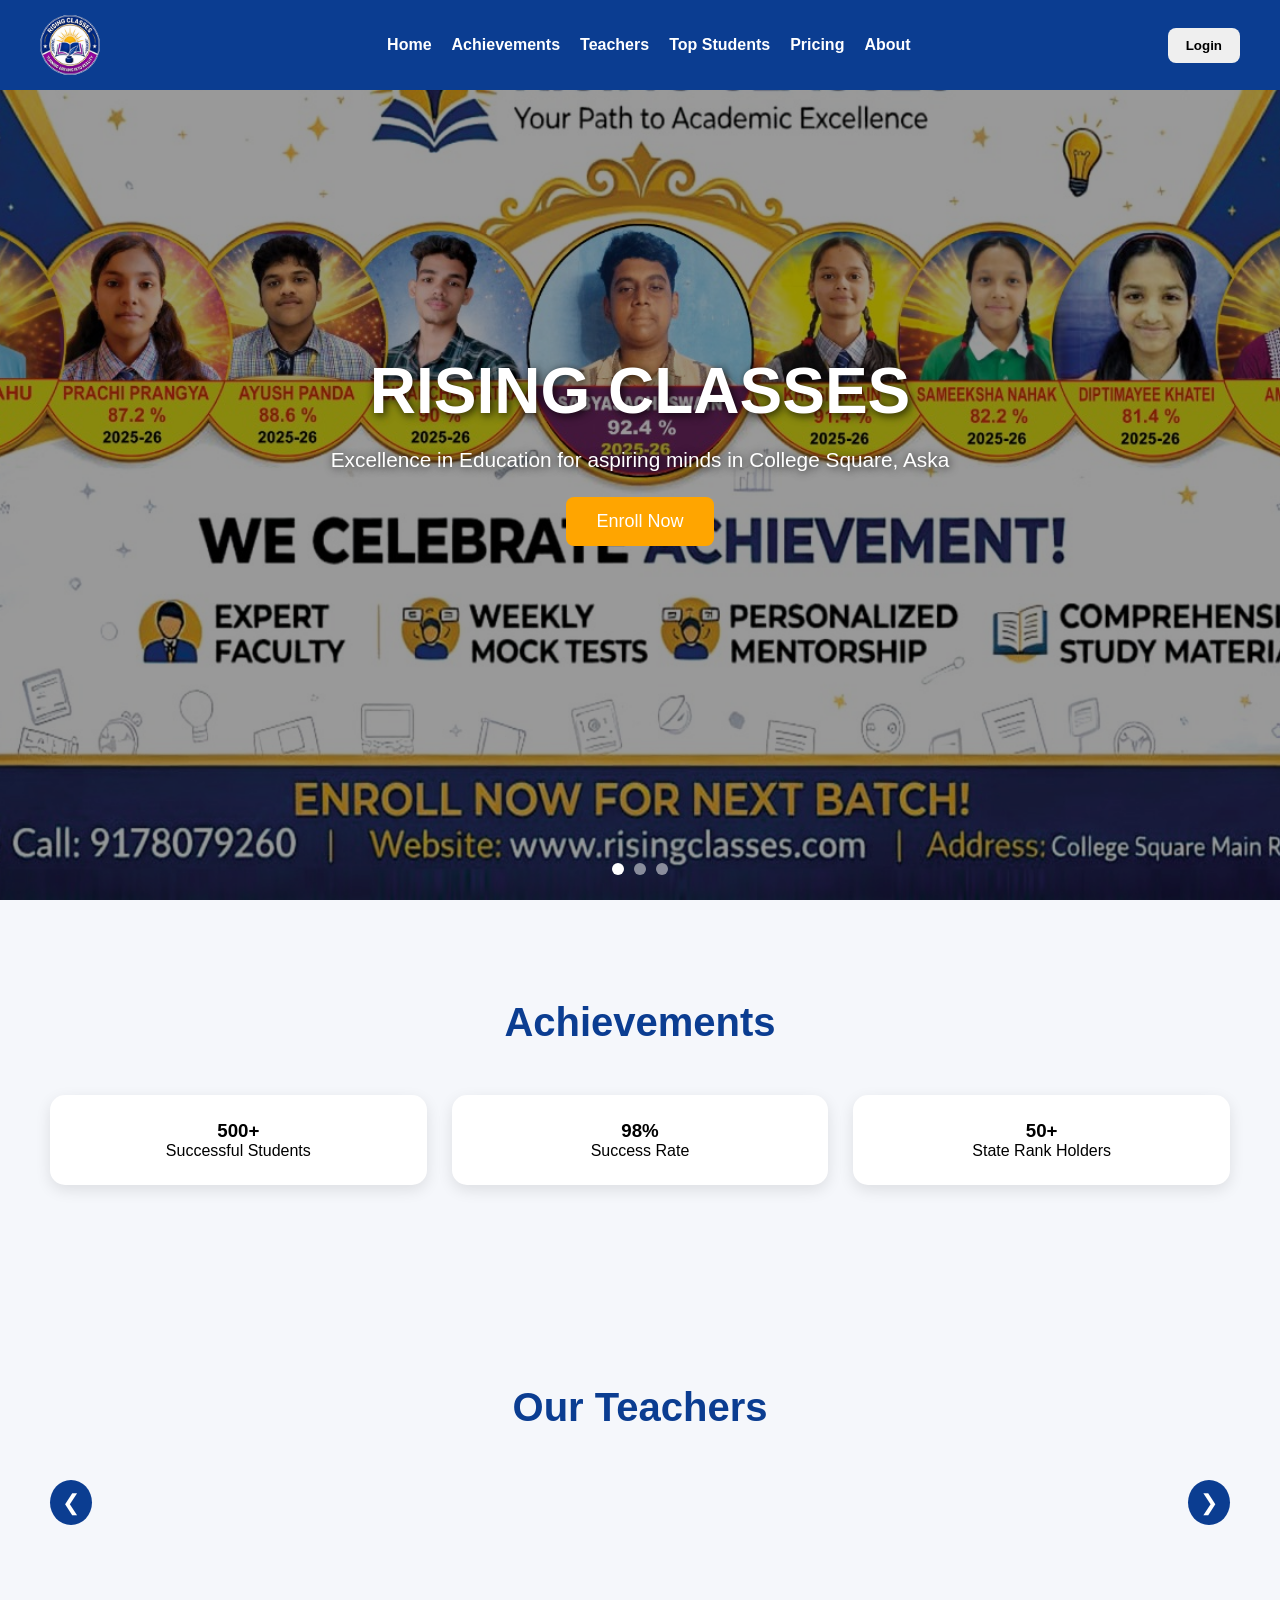
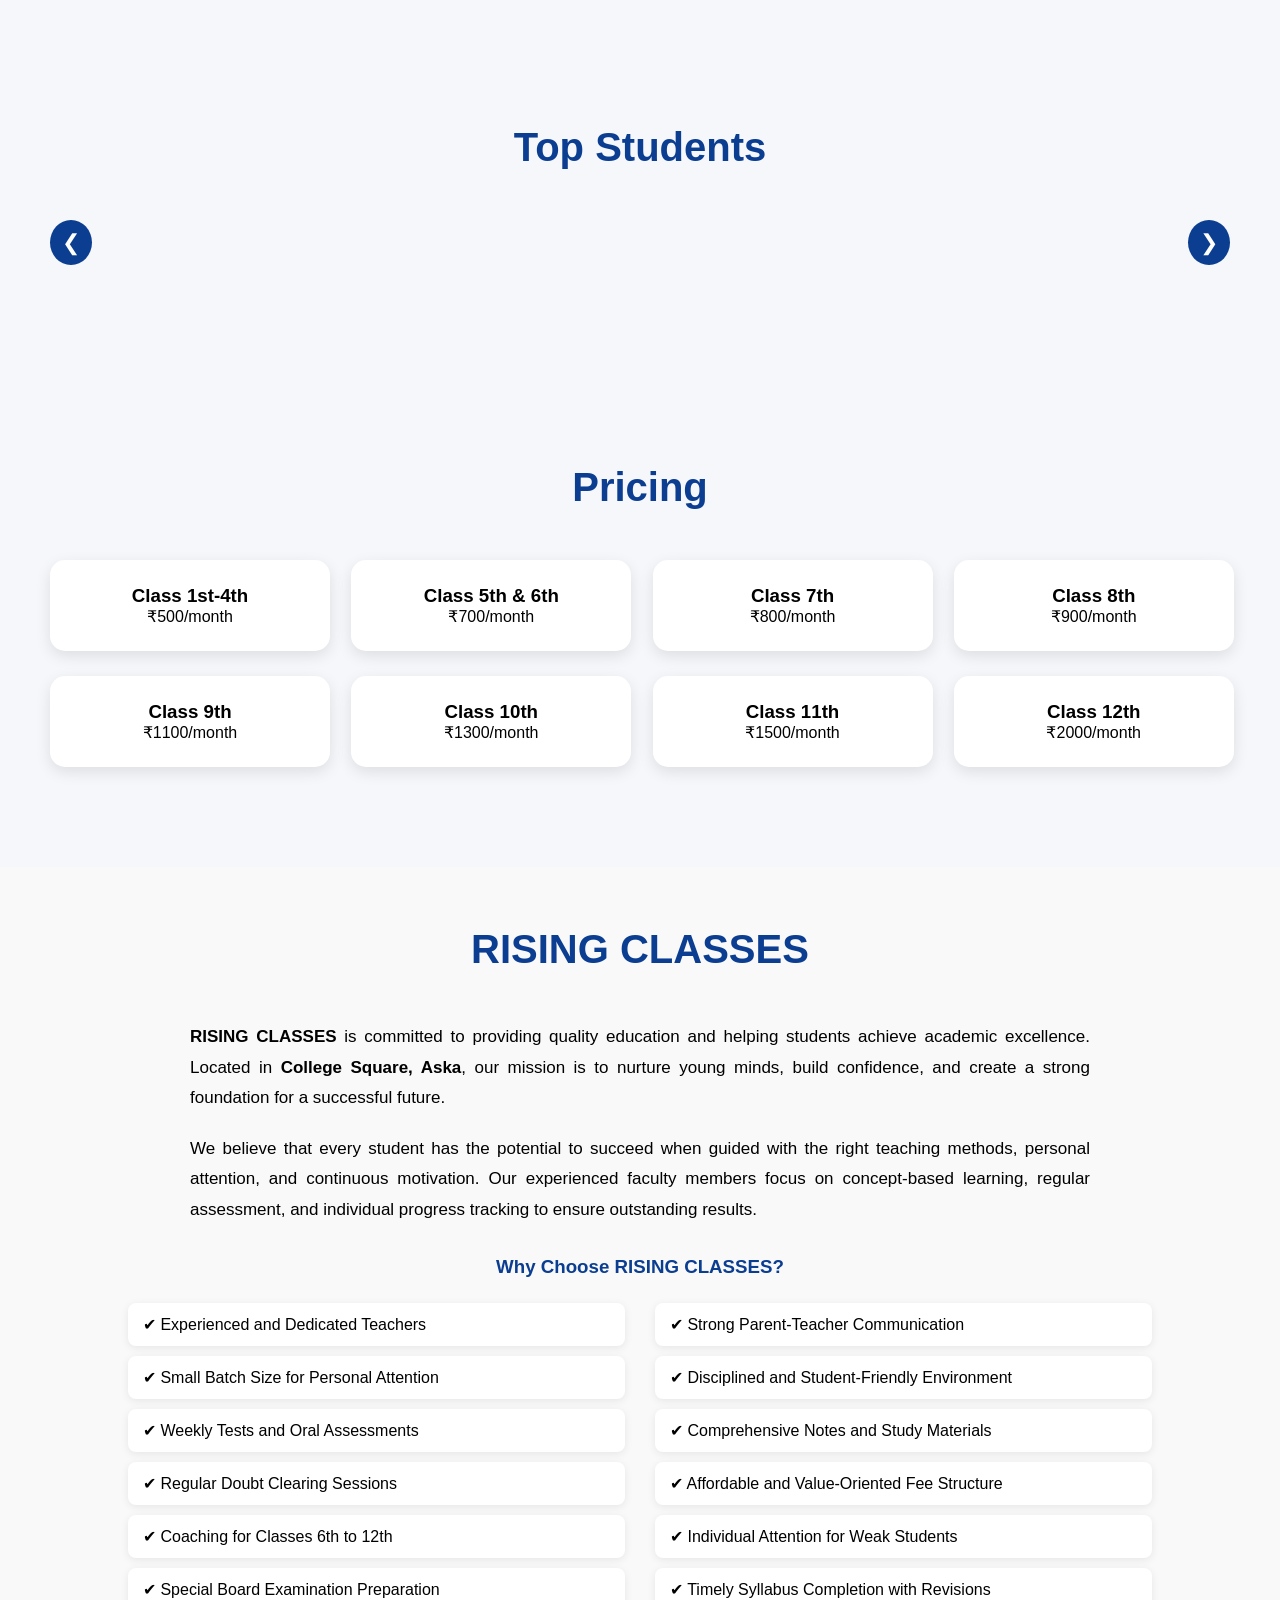
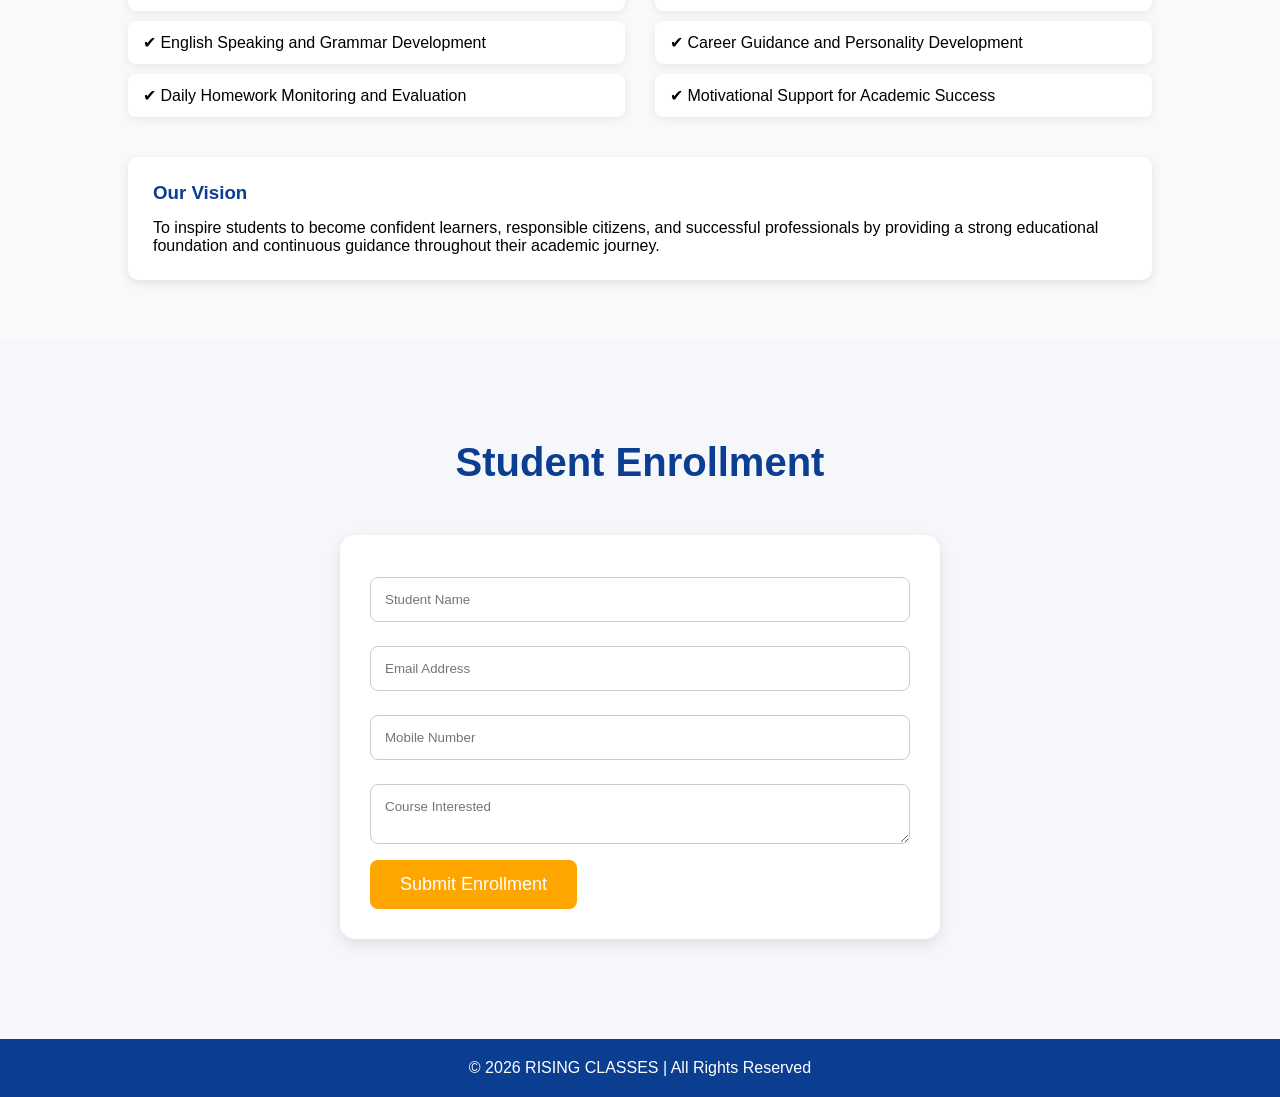
==== index.html @ e3889aa8 "Forth commit" ====
<!DOCTYPE html>
<html lang="en">
<head>
<meta charset="UTF-8">
<meta name="viewport" content="width=device-width, initial-scale=1.0">
<title>RISING CLASSES</title>

<link rel="stylesheet" href="css/style.css">
<link rel="stylesheet" href="css/login.css">




<link rel="stylesheet"
href="https://cdnjs.cloudflare.com/ajax/libs/font-awesome/6.5.1/css/all.min.css"/>
</head>
<body>

<header>

<!-- <div class="logo-section">
<div class="logo-circle">
<i class="fa-solid fa-graduation-cap"></i>
<img
src="images\logo.jpeg"
alt="Rising Classes Logo"
class="logo-image">
</div>
<h2>RISING CLASSES</h2>
</div> -->

<div class="logo-section">
    <div class="logo ">
        <img
        src="images/logo.jpeg"
        alt="Rising Classes Logo"
        class="logo-image">
        <!-- <h6>RISING CLASSES</h6> -->
    </div>
    
</div>
<nav>
<ul>
<li><a href="#home">Home</a></li>
<li><a href="#achievements">Achievements</a></li>
<li><a href="#teachers">Teachers</a></li>
<li><a href="#students">Top Students</a></li>
<li><a href="#pricing">Pricing</a></li>
<li><a href="#about">About</a></li>
</ul>
</nav>

<div class="auth-buttons">
<button onclick="openLogin()">Login</button>
<!-- <button onclick="openRegister()">Register</button> -->
</div>

</header>

<!-- <section class="hero" id="home">




<div class="hero-content">
<h1>RISING CLASSES</h1>
<p>
Excellence in Education for aspiring minds in College Square, Aska
</p>
<button class="main-btn" onclick="scrollToEnroll()">
Enroll Now
</button>


</div>
</section> -->


<section class="hero" id="home">

    <!-- Background Slider -->
    <div class="hero-slider">

        <img src="images\Achivement.jpeg" class="bg-slide active">
        <img src="images\CenterPhoto1.jpeg" class="bg-slide">
        <img src="images\logo.jpeg" class="bg-slide">

    </div>

    <!-- Dark Overlay -->
    <div class="hero-overlay"></div>

    <!-- Content -->
    <div class="hero-content">

        <h1>RISING CLASSES</h1>

        <p>
            Excellence in Education for aspiring minds in College Square, Aska
        </p>

        <!-- <button class="enroll-btn">
            Enroll Now
        </button> -->

        <button class="main-btn" onclick="scrollToEnroll()">Enroll Now</button>

    </div>

    <!-- Dots -->
    <div class="dots"></div>

</section>


<section id="achievements">
<h2 class="section-title">Achievements</h2>

<div class="card-container-price">

<div class="card">
<h3>500+</h3>
<p>Successful Students</p>
</div>

<div class="card">
<h3>98%</h3>
<p>Success Rate</p>
</div>

<div class="card">
<h3>50+</h3>
<p>State Rank Holders</p>
</div>

</div>
</section>

<section id="teachers">

<h2 class="section-title">
Our Teachers
</h2>

<div class="carousel-wrapper">

    <button class="nav-btn prev" onclick="scrollTeachers(-1)">
        &#10094;
    </button>
<div
class="card-container"
id="teacherContainer">

</div>
<button class="nav-btn next" onclick="scrollTeachers(1)">
        &#10095;
    </button>

</div>
</section>

<section id="students">

<h2 class="section-title">
Top Students
</h2>

<div class="carousel-wrapper">

    <button class="nav-btn"
            onclick="scrollStudents(-1)">
        &#10094;
    </button>
<div
class="card-container"
id="studentContainer">

</div>

<button class="nav-btn"
            onclick="scrollStudents(1)">
        &#10095;
    </button>

</div>

</section>

<section id="pricing">
<h2 class="section-title">Pricing</h2>

<div class="card-container-price">

<div class="card">
<h3>Class 1st-4th</h3>
<p>₹500/month</p>
</div>

<div class="card">
<h3>Class 5th & 6th</h3>
<p>₹700/month</p>
</div>

<div class="card">
<h3>Class 7th</h3>
<p>₹800/month</p>
</div>

<div class="card">
<h3>Class 8th</h3>
<p>₹900/month</p>
</div>

<div class="card">
<h3>Class 9th</h3>
<p>₹1100/month</p>
</div>

<div class="card">
<h3>Class 10th</h3>
<p>₹1300/month</p>
</div>

<div class="card">
<h3>Class 11th</h3>
<p>₹1500/month</p>
</div>

<div class="card">
<h3>Class 12th</h3>
<p>₹2000/month</p>
</div>

</div>
</section>

<!-- <section id="offers">
<h2 class="section-title">Special Offers</h2>

<div class="card-container">

<div class="card">
<h3>Scholarship Test</h3>
<p>Up to 50% Discount</p>
</div>

<div class="card">
<h3>Free Notes</h3>
<p>For Early Admissions</p>
</div>

</div>
</section> -->

<!-- <section id="about">
<h2 class="section-title">About Us</h2>

<p class="about-text">
RISING CLASSES provides quality education with experienced teachers,
modern teaching techniques, and career-focused learning.
</p>
<p class="about-text">
Empowering
</p>
</section> -->

<section id="about" class="about-section">

    <h2 class="section-title">RISING CLASSES</h2>

    <p class="about-text">
        <strong>RISING CLASSES</strong> is committed to providing quality education and helping students achieve academic excellence. Located in <strong>College Square, Aska</strong>, our mission is to nurture young minds, build confidence, and create a strong foundation for a successful future.
    </p>

    <p class="about-text">
        We believe that every student has the potential to succeed when guided with the right teaching methods, personal attention, and continuous motivation. Our experienced faculty members focus on concept-based learning, regular assessment, and individual progress tracking to ensure outstanding results.
    </p>

    <div class="highlights">

    <h3>Why Choose RISING CLASSES?</h3>

    <div class="highlight-grid">

        <ul>
            <li>✔ Experienced and Dedicated Teachers</li>
            <li>✔ Small Batch Size for Personal Attention</li>
            <li>✔ Weekly Tests and Oral Assessments</li>
            <li>✔ Regular Doubt Clearing Sessions</li>
            <li>✔ Coaching for Classes 6th to 12th</li>
            <li>✔ Special Board Examination Preparation</li>
            <li>✔ English Speaking and Grammar Development</li>
            <li>✔ Daily Homework Monitoring and Evaluation</li>
        </ul>

        <ul>
            <li>✔ Strong Parent-Teacher Communication</li>
            <li>✔ Disciplined and Student-Friendly Environment</li>
            <li>✔ Comprehensive Notes and Study Materials</li>
            <li>✔ Affordable and Value-Oriented Fee Structure</li>
            <li>✔ Individual Attention for Weak Students</li>
            <li>✔ Timely Syllabus Completion with Revisions</li>
            <li>✔ Career Guidance and Personality Development</li>
            <li>✔ Motivational Support for Academic Success</li>
        </ul>

    </div>

</div>

    <div class="vision-box">
        <h3>Our Vision</h3>
        <p>
            To inspire students to become confident learners, responsible citizens, and successful professionals by providing a strong educational foundation and continuous guidance throughout their academic journey.
        </p>
    </div>

</section>




<section id="enroll">
<h2 class="section-title">Student Enrollment</h2>

<div class="form-box">
<form id="enrollForm">

<input type="text" id="studentName"
placeholder="Student Name" required>

<input type="text" id="studentEmail"
placeholder="Email Address" required>

<input type="text" id="studentPhone"
placeholder="Mobile Number" required>

<textarea id="studentCourse" type="text"
placeholder="Course Interested"></textarea>

<button type="button" class="main-btn" onclick="enrollSubmit()" >
Submit Enrollment
</button>

</form>
</div>
</section>

<footer>
<p>
© 2026 RISING CLASSES | All Rights Reserved
</p>
</footer>

<!-- LOGIN MODAL -->

<div id="loginModal" class="modal">
<div class="modal-content">

<span class="close" onclick="closeLogin()">&times;</span>

<h2>Login</h2>

<input type="email" id="loginEmail"
placeholder="Enter Email">

<input type="password" id="loginPassword"
placeholder="Enter Password">

<button onclick="loginUser()" class="main-btn" type="button">
Login
</button>

</div>
</div>

<!-- REGISTER MODAL -->

<div id="registerModal" class="modal">
<div class="modal-content">

<span class="close" onclick="closeRegister()">&times;</span>

<h2>Create Account</h2>

<input type="text" id="registerName"
placeholder="Full Name">

<input type="email" id="registerEmail"
placeholder="Email Address">

<input type="password" id="registerPassword"
placeholder="Password">

<button onclick="registerUser()" class="main-btn" type="button">
Register
</button>

</div>
</div>

<script src="js/load-teachers.js"></script>

<script src="js/load-students.js"></script>

<script src="js/auth.js"></script>
<script src="js/script.js"></script>

</body>
</html>
---- css/style.css ----
*{
margin:0;
padding:0;
box-sizing:border-box;
scroll-behavior:smooth;
font-family:Arial;
}

body{
background:#f5f7fb;
}

header{
position:fixed;
top:0;
width:100%;
padding:15px 40px;
background:#0b3d91;
display:flex;
justify-content:space-between;
align-items:center;
z-index:1000;
}

.logo-section{
display:flex;
align-items:center;
gap:10px;
color:white;
white-space:nowrap;
}

.logo-section h3{

    margin:0;

}

.logo-circle{
width:45px;
height:45px;
border-radius:50%;
background:orange;
display:flex;
align-items:center;
justify-content:center;
color:white;
font-size:22px;
}

.logo-image{

width:60px;
height:60px;

object-fit:cover;

border-radius:50%;

display:block;

}


.logo{

display:flex;
align-items:center;
justify-content:center;

gap:10px;

}

nav{

    margin-left:30px;

}

nav ul{
 display:flex;

    gap:20px;

    list-style:none;

    margin:0;
    padding:0;

}

nav ul li a{
text-decoration:none;
color:white;
font-weight:bold;
}

.auth-buttons{
display:flex;
gap:10px;
}

.auth-buttons button{
padding:10px 18px;
border:none;
border-radius:8px;
font-weight:bold;
cursor:pointer;
}

/* .hero{
height:100vh;
background:linear-gradient(rgba(0,0,0,0.6), rgba(0,0,0,0.6)),
url('images/Achivement.jpeg');
background-size:cover;
display:flex;
justify-content:center;
align-items:center;
text-align:center;
color:white;
padding:20px;
}

.hero-content h1{
font-size:60px;
margin-bottom:20px;
}

.hero-content p{
font-size:22px;
margin-bottom:30px;
} */

.main-btn{
padding:14px 30px;
background:orange;
color:white;
border:none;
border-radius:8px;
font-size:18px;
cursor:pointer;
}

section{
padding:100px 50px;
}

.section-title{
text-align:center;
font-size:40px;
margin-bottom:50px;
color:#0b3d91;
}

.card-container-price{
display:grid;
grid-template-columns:repeat(auto-fit,minmax(250px,1fr));
gap:25px;
}

.card-container{
display:grid;
grid-template-columns:repeat(auto-fit,minmax(250px,1fr));
gap:25px;
}

.card{
background:white;
padding:25px;
border-radius:15px;
box-shadow:0 5px 15px rgba(0,0,0,0.1);
text-align:center;
}

.card img{
width:100%;
height:220px;
object-fit:cover;
border-radius:12px;
margin-bottom:15px;
}

.about-text{
max-width:900px;
margin:auto;
text-align:center;
font-size:20px;
line-height:1.8;
}

.form-box{
max-width:600px;
margin:auto;
background:white;
padding:30px;
border-radius:15px;
box-shadow:0 5px 15px rgba(0,0,0,0.1);
}

.form-box input,
.form-box textarea{
width:100%;
padding:14px;
margin:12px 0;
border:1px solid #ccc;
border-radius:8px;
}

footer{
background:#0b3d91;
color:white;
text-align:center;
padding:20px;
}

.about-section{
    padding:60px 10%;
    background:#f9f9f9;
}

.about-text{
    font-size:17px;
    line-height:1.8;
    margin-bottom:20px;
    text-align:justify;
}

.highlights{
    margin-top:30px;
}

.highlights h3,
.vision-box h3{
    margin-bottom:15px;
    color:#0b3d91;
}

.highlights ul{
    list-style:none;
    padding:0;
}

.highlights li{
    padding:8px 0;
    font-size:16px;
}

.vision-box{
    margin-top:30px;
    padding:25px;
    background:white;
    border-radius:10px;
    box-shadow:0 3px 10px rgba(0,0,0,0.1);
}


.highlights{
    margin-top:30px;
}

.highlights h3{
    text-align:center;
    margin-bottom:25px;
    color:#0b3d91;
}

.highlight-grid{
    display:grid;
    grid-template-columns:1fr 1fr;
    gap:30px;
}

.highlight-grid ul{
    list-style:none;
    padding:0;
    margin:0;
}

.highlight-grid li{
    padding:12px 15px;
    margin-bottom:10px;
    background:#fff;
    border-radius:8px;
    box-shadow:0 2px 8px rgba(0,0,0,0.08);
    transition:0.3s;
}

.highlight-grid li:hover{
    transform:translateY(-3px);
}

/* .card img{

    width:120px;
    height:120px;

    border-radius:50%;

    object-fit:cover;

    margin-bottom:10px;

} */

/* .card{

    min-width:280px;
    flex:0 0 auto;

    background:#fff;
    border-radius:10px;

    padding:15px;

    text-align:center;

    box-shadow:0 2px 10px rgba(0,0,0,0.1);

}

.card-container{

    display:flex;
    gap:20px;

    overflow-x:auto;
    overflow-y:hidden;

    scroll-behavior:smooth;

    padding:20px 10px;

} */

/* .card-container::-webkit-scrollbar{
    height:8px;
}

.card-container::-webkit-scrollbar-thumb{
    background:#0b3d91;
    border-radius:10px;
} */

.carousel-wrapper{

    position:relative;

    display:flex;
    align-items:center;

}

.card-container{

    display:flex;
    gap:20px;

    overflow:hidden;

    scroll-behavior:smooth;

    width:100%;

}

.card{

    min-width:280px;
    flex:0 0 auto;

}

.nav-btn{

    width:45px;
    height:45px;

    border:none;
    border-radius:50%;

    cursor:pointer;

    font-size:22px;

    background:#0b3d91;
    color:white;

    z-index:10;

}

.nav-btn:hover{

    transform:scale(1.1);

}

/* 
.slider-container{

    width:100%;
    max-width:1000px;

    margin:auto;

    position:relative;

    overflow:hidden;

    border-radius:15px;

}

.slider{

    position:relative;

    width:100%;
    height:500px;

}

.slide{

    position:absolute;

    width:100%;
    height:100%;

    object-fit:cover;

    opacity:0;

    transition:opacity .8s ease;

}

.slide.active{

    opacity:1;

}

.dots{

    display:flex;

    justify-content:center;

    gap:10px;

    margin-top:15px;

}

.dot{

    width:12px;
    height:12px;

    border-radius:50%;

    background:#ccc;

    cursor:pointer;

}

.dot.active{

    background:#0d6efd;

} */


.hero{

    position:relative;

    width:100%;
    height:100vh;

    overflow:hidden;

    display:flex;
    justify-content:center;
    align-items:center;

}

.hero-slider{

    position:absolute;

    top:0;
    left:0;

    width:100%;
    height:100%;

    z-index:1;

}

.bg-slide{

    position:absolute;

    width:100%;
    height:100%;

    object-fit:cover;

    opacity:0;

    transition:opacity 1s ease;
    filter: brightness(60%);


}

.bg-slide.active{

    opacity:1;

}
.enroll-btn{
    position:relative;
    z-index:10;
}

.hero-overlay{

    position:absolute;
    pointer-events:none;
    top:0;
    left:0;
    display:none;
    width:100%;
    height:100%;

    background:rgba(0,0,0,0.46);

    z-index:2;

}

.hero-content{

    position:relative;

    z-index:100;

    text-align:center;

    color:white;

    padding:20px;

    /* background:
        rgba(0,0,0,0.4); */

    padding:30px;

    border-radius:15px;
    

}

.hero-content h1{

    font-size:4rem;

    margin-bottom:20px;
    color:white;

    text-shadow:
        2px 2px 10px rgba(0,0,0,0.8);

}

.hero-content p{

    font-size:1.3rem;

    margin-bottom:25px;

    color:white;

    text-shadow:
        1px 1px 8px rgba(0,0,0,0.8);

}

.dots{

    position:absolute;

    bottom:25px;

    left:50%;

    transform:translateX(-50%);

    display:flex;

    gap:10px;

    z-index:4;

}

.dot{

    width:12px;
    height:12px;

    border-radius:50%;

    background:white;

    opacity:.5;

    cursor:pointer;

}

.dot.active{

    opacity:1;

}
---- css/login.css ----
.modal{
display:none;
position:fixed;
z-index:2000;
left:0;
top:0;
width:100%;
height:100%;
background:rgba(0,0,0,0.6);
}

.modal-content{
background:white;
width:90%;
max-width:400px;
margin:8% auto;
padding:30px;
border-radius:15px;
position:relative;
}

.modal-content input{
width:100%;
padding:14px;
margin:10px 0;
border:1px solid #ccc;
border-radius:8px;
}

.close{
position:absolute;
right:15px;
top:10px;
font-size:28px;
cursor:pointer;
}
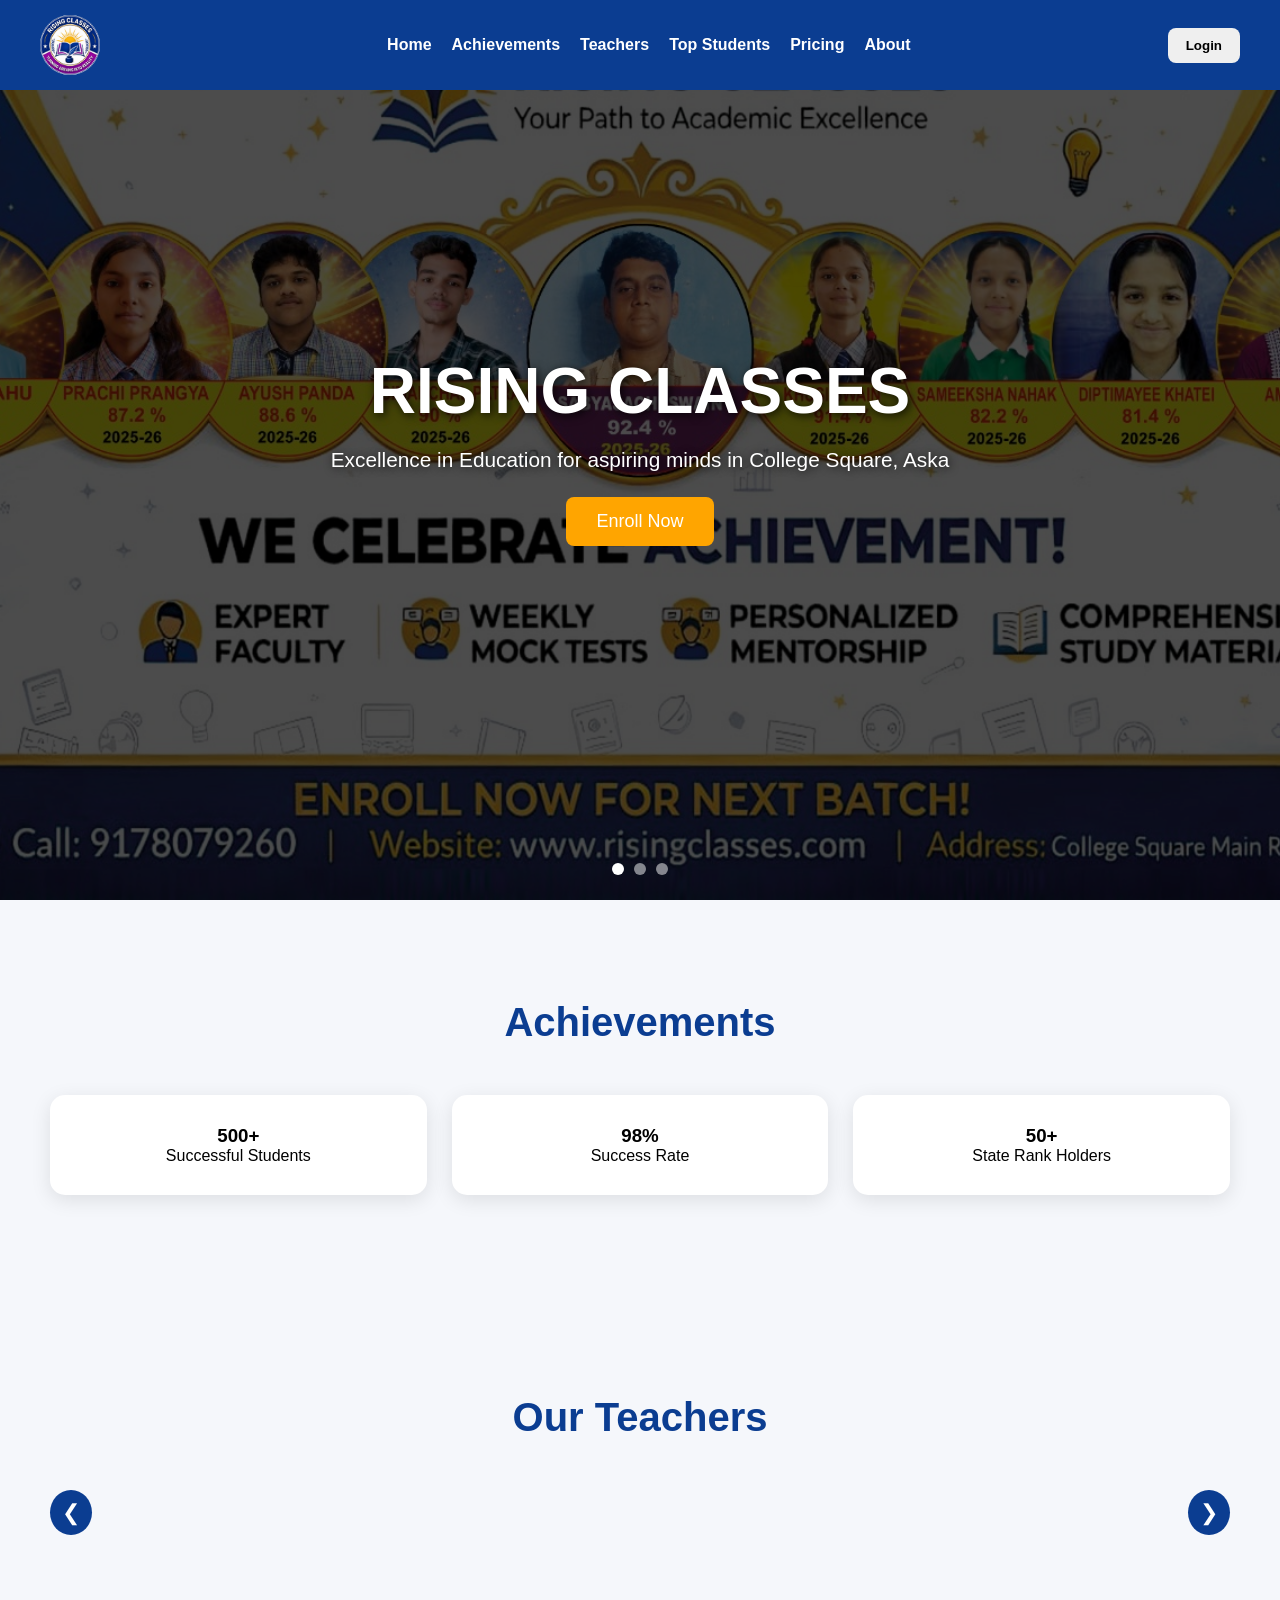
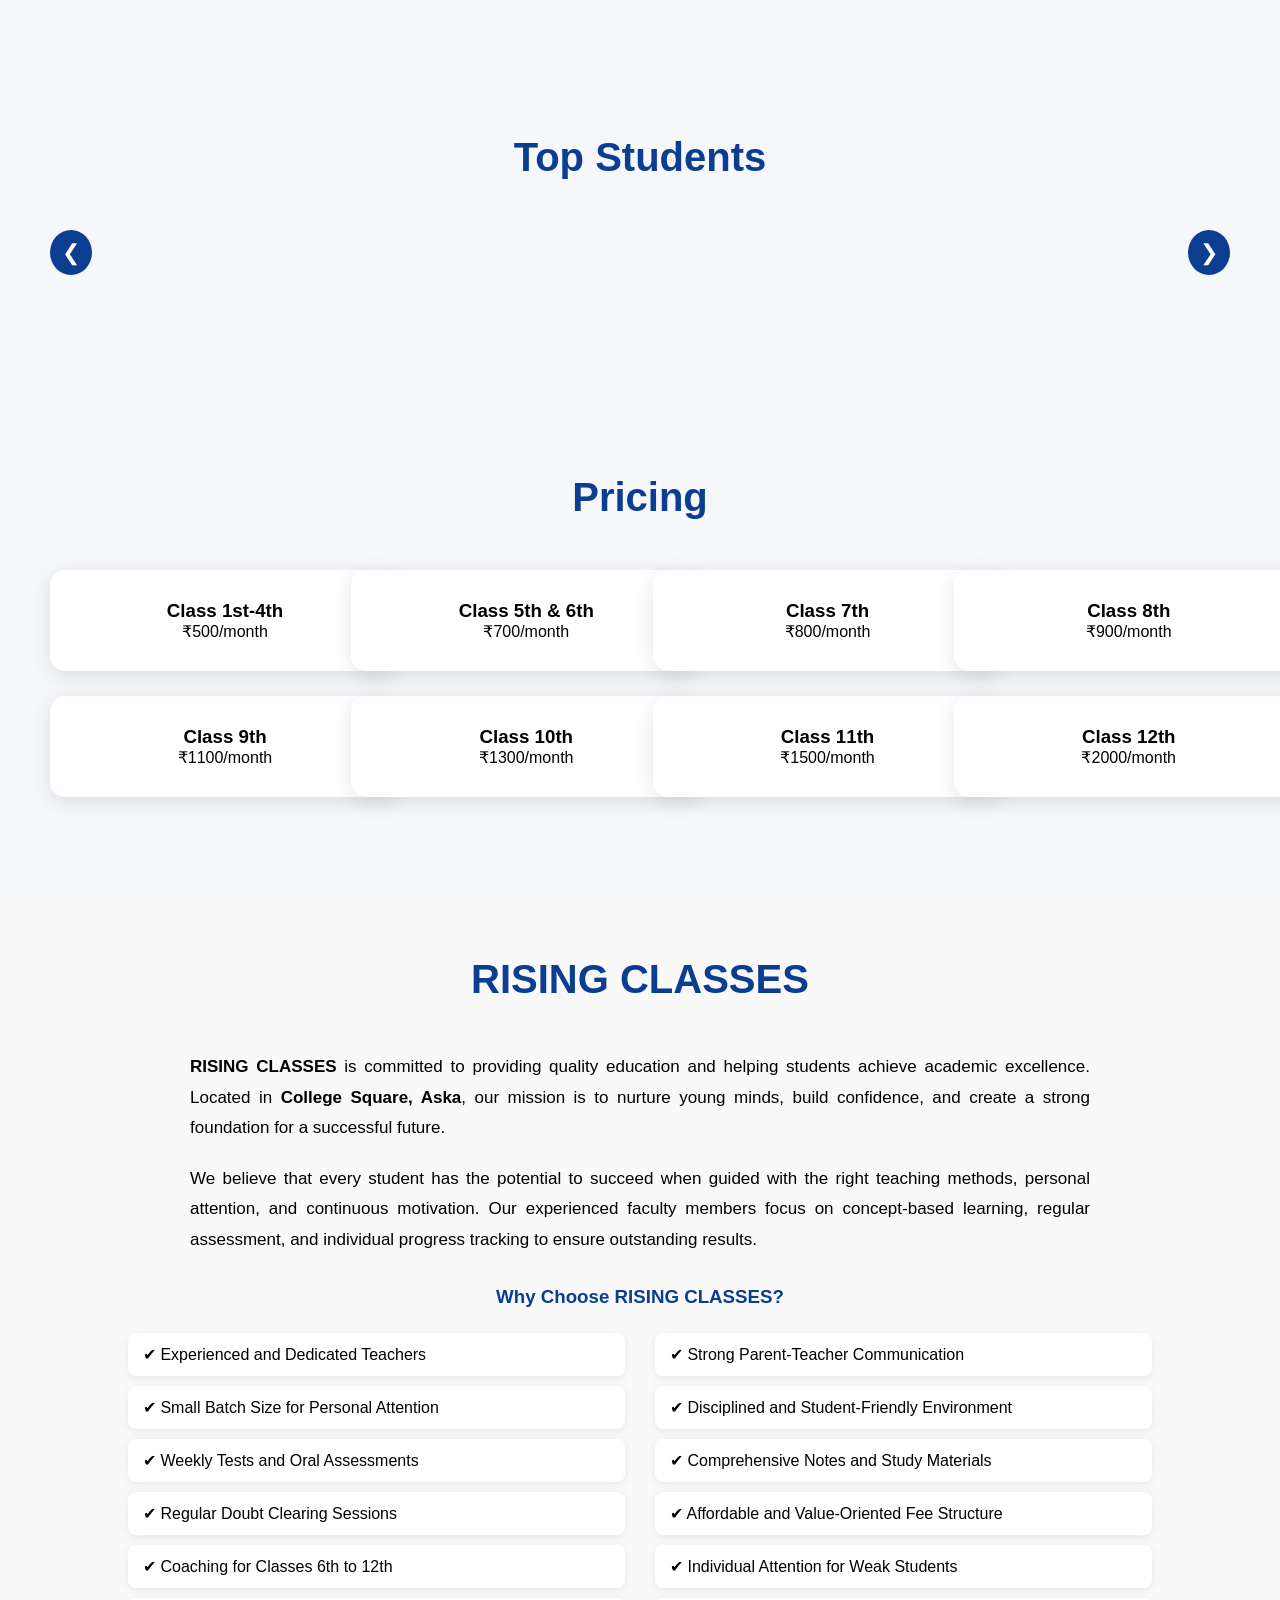
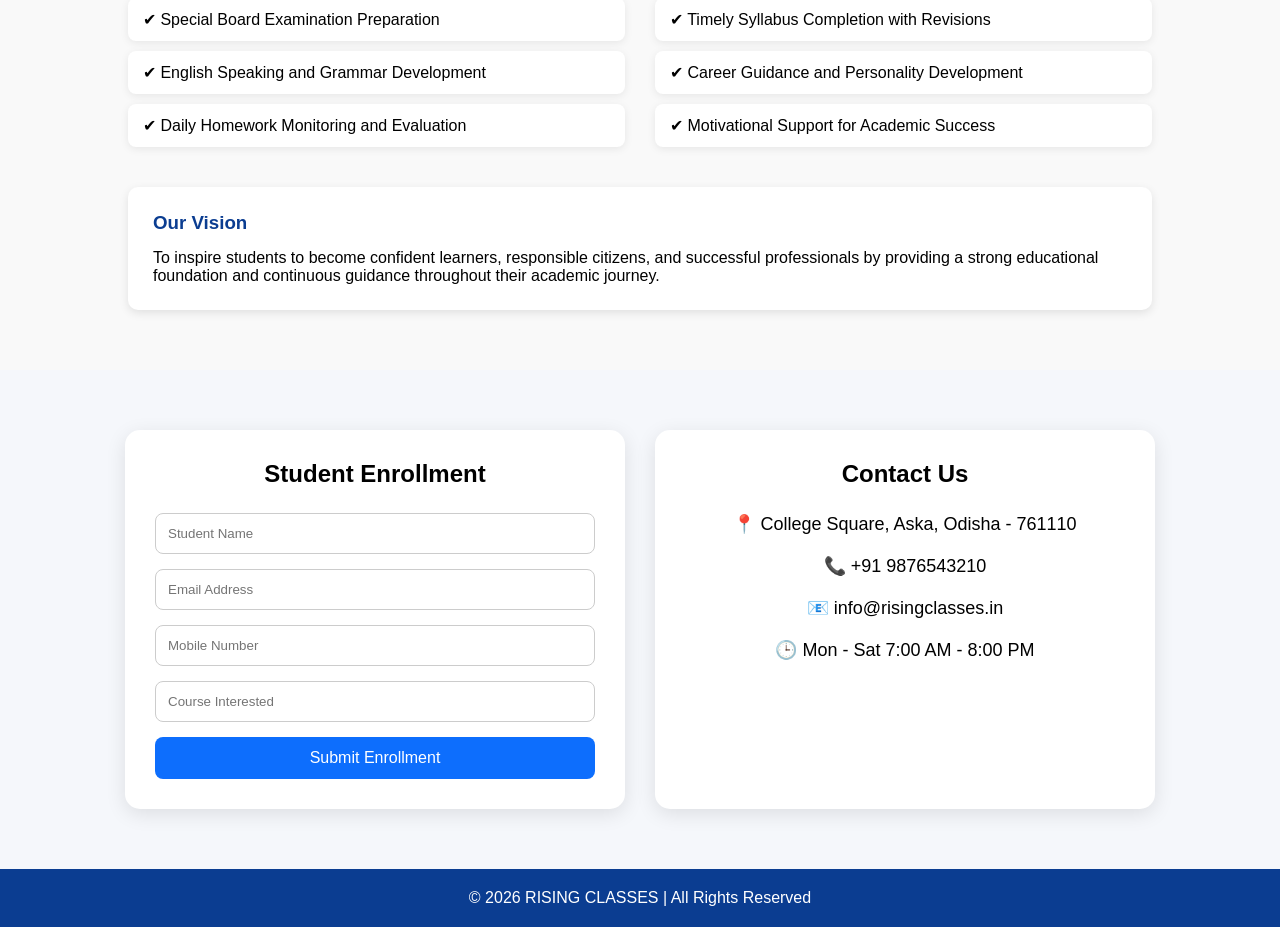
==== commit cf912733: "fivth commit" ====
--- a/index.html
+++ b/index.html
@@ -57,54 +57,25 @@
 
 </header>
 
-<!-- <section class="hero" id="home">
-
-
-
-
-<div class="hero-content">
-<h1>RISING CLASSES</h1>
-<p>
-Excellence in Education for aspiring minds in College Square, Aska
-</p>
-<button class="main-btn" onclick="scrollToEnroll()">
-Enroll Now
-</button>
-
-
-</div>
-</section> -->
-
-
 <section class="hero" id="home">
-
     <!-- Background Slider -->
     <div class="hero-slider">
-
         <img src="images\Achivement.jpeg" class="bg-slide active">
         <img src="images\CenterPhoto1.jpeg" class="bg-slide">
         <img src="images\logo.jpeg" class="bg-slide">
-
-    </div>
-
+    </div>
     <!-- Dark Overlay -->
     <div class="hero-overlay"></div>
-
     <!-- Content -->
     <div class="hero-content">
-
         <h1>RISING CLASSES</h1>
-
         <p>
             Excellence in Education for aspiring minds in College Square, Aska
         </p>
-
         <!-- <button class="enroll-btn">
             Enroll Now
         </button> -->
-
         <button class="main-btn" onclick="scrollToEnroll()">Enroll Now</button>
-
     </div>
 
     <!-- Dots -->
@@ -137,53 +108,27 @@
 </section>
 
 <section id="teachers">
-
-<h2 class="section-title">
-Our Teachers
-</h2>
-
+<h2 class="section-title">Our Teachers</h2>
+<!-- prev  next class="nav-btn" class="nav-btn"-->
 <div class="carousel-wrapper">
-
-    <button class="nav-btn prev" onclick="scrollTeachers(-1)">
-        &#10094;
-    </button>
-<div
-class="card-container"
-id="teacherContainer">
-
-</div>
-<button class="nav-btn next" onclick="scrollTeachers(1)">
-        &#10095;
-    </button>
-
-</div>
-</section>
+    <button class="nav-btn" type="button" onclick="scrollTeachers(-1)">&#10094;</button>
+    <div class="card-container" id="teacherContainer"></div>
+    <button class="nav-btn" type="button" onclick="scrollTeachers(1)">&#10095;</button>
+</div>
+</section>
+
+
+
+
 
 <section id="students">
-
-<h2 class="section-title">
-Top Students
-</h2>
-
+<h2 class="section-title">Top Students</h2>
 <div class="carousel-wrapper">
-
-    <button class="nav-btn"
-            onclick="scrollStudents(-1)">
-        &#10094;
-    </button>
-<div
-class="card-container"
-id="studentContainer">
-
-</div>
-
-<button class="nav-btn"
-            onclick="scrollStudents(1)">
-        &#10095;
-    </button>
-
-</div>
-
+    <button class="nav-btn" type="button" onclick="scrollStudents(-1)">&#10094;</button>
+    <div class="card-container" id="studentContainer"> </div>
+    <!-- class="nav-btn"  onclick="scrollStudents(1)" onclick="scrollStudents(-1)"-->
+    <button  class="nav-btn" type="button" onclick="scrollStudents(1)">&#10095;</button>
+</div>
 </section>
 
 <section id="pricing">
@@ -320,7 +265,7 @@
 
 
 
-<section id="enroll">
+<!-- <section id="enroll">
 <h2 class="section-title">Student Enrollment</h2>
 
 <div class="form-box">
@@ -344,7 +289,70 @@
 
 </form>
 </div>
-</section>
+</section> -->
+
+
+<section class="enroll-contact-section" id="enroll">
+
+    <!-- Enrollment Card -->
+    <div class="card enroll-card">
+
+        <h2>Student Enrollment</h2>
+
+        <form id="enrollForm">
+
+            <input type="text" id="studentName"
+            placeholder="Student Name" required>
+
+            <input type="text" id="studentEmail"
+            placeholder="Email Address" required>
+
+            <input type="text" id="studentPhone"
+            placeholder="Mobile Number" required>
+
+            <input id="studentCourse" type="text"
+            placeholder="Course Interested"></input>
+
+            <button type="button" class="main-btn" onclick="enrollSubmit()" >
+            Submit Enrollment
+            </button>
+
+        </form>
+
+    </div>
+
+    <!-- Contact Card -->
+    <div class="card contact-card">
+
+        <h2>Contact Us</h2>
+
+        <div class="contact-info">
+
+            <p>
+                📍 College Square, Aska,
+                Odisha - 761110
+            </p>
+
+            <p>
+                📞 +91 9876543210
+            </p>
+
+            <p>
+                📧 info@risingclasses.in
+            </p>
+
+            <p>
+                🕒 Mon - Sat
+                7:00 AM - 8:00 PM
+            </p>
+
+        </div>
+
+    </div>
+
+</section>
+
+
 
 <footer>
 <p>
--- a/css/style.css
+++ b/css/style.css
@@ -158,12 +158,12 @@
 grid-template-columns:repeat(auto-fit,minmax(250px,1fr));
 gap:25px;
 }
-
+/* 
 .card-container{
 display:grid;
 grid-template-columns:repeat(auto-fit,minmax(250px,1fr));
 gap:25px;
-}
+} */
 
 .card{
 background:white;
@@ -290,32 +290,13 @@
     transform:translateY(-3px);
 }
 
-/* .card img{
-
-    width:120px;
-    height:120px;
-
-    border-radius:50%;
-
-    object-fit:cover;
-
-    margin-bottom:10px;
-
-} */
-
-/* .card{
-
-    min-width:280px;
-    flex:0 0 auto;
-
-    background:#fff;
-    border-radius:10px;
-
-    padding:15px;
-
-    text-align:center;
-
-    box-shadow:0 2px 10px rgba(0,0,0,0.1);
+
+.carousel-wrapper{
+
+    position:relative;
+
+    display:flex;
+    align-items:center;
 
 }
 
@@ -324,41 +305,12 @@
     display:flex;
     gap:20px;
 
-    overflow-x:auto;
-    overflow-y:hidden;
-
-    scroll-behavior:smooth;
-
-    padding:20px 10px;
-
-} */
-
-/* .card-container::-webkit-scrollbar{
-    height:8px;
-}
-
-.card-container::-webkit-scrollbar-thumb{
-    background:#0b3d91;
-    border-radius:10px;
-} */
-
-.carousel-wrapper{
-
-    position:relative;
-
-    display:flex;
-    align-items:center;
-
-}
-
-.card-container{
-
-    display:flex;
-    gap:20px;
-
-    overflow:hidden;
-
-    scroll-behavior:smooth;
+    overflow:hidden; 
+
+    /* scroll-behavior:smooth; */
+
+    /* overflow-x:auto;
+    overflow-y:hidden; */
 
     width:100%;
 
@@ -530,7 +482,7 @@
     z-index:10;
 }
 
-.hero-overlay{
+/* .hero-overlay{
 
     position:absolute;
     pointer-events:none;
@@ -544,6 +496,23 @@
 
     z-index:2;
 
+} */
+
+.hero-overlay{
+
+    position:absolute;
+    top:0;
+    left:0;
+
+    width:100%;
+    height:100%;
+
+    background:rgba(0,0,0,0.5);
+
+    z-index:2;
+
+    pointer-events:none;
+
 }
 
 .hero-content{
@@ -630,4 +599,96 @@
 
     opacity:1;
 
+}
+
+
+.enroll-contact-section{
+
+    display:flex;
+
+    justify-content:center;
+
+    gap:30px;
+
+    padding:60px 20px;
+
+    flex-wrap:wrap;
+
+}
+
+.card{
+
+    flex:1;
+
+    min-width:350px;
+
+    max-width:500px;
+
+    background:white;
+
+    border-radius:15px;
+
+    padding:30px;
+
+    box-shadow: 0 5px 20px rgba(0,0,0,0.1);
+
+}
+
+.card h2{
+
+    text-align:center;
+
+    margin-bottom:25px;
+
+}
+
+.enroll-card form{
+
+    display:flex;
+
+    flex-direction:column;
+
+    gap:15px;
+
+}
+
+.enroll-card input,
+.enroll-card select{
+
+    padding:12px;
+
+    border:1px solid #ccc;
+
+    border-radius:8px;
+
+}
+
+.enroll-card button{
+
+    padding:12px;
+
+    border:none;
+
+    border-radius:8px;
+
+    background:#0d6efd;
+
+    color:white;
+
+    font-size:16px;
+
+    cursor:pointer;
+
+}
+
+.contact-info{
+
+    display:flex;
+
+    flex-direction:column;
+
+    gap:20px;
+
+    font-size:18px;
+
 }
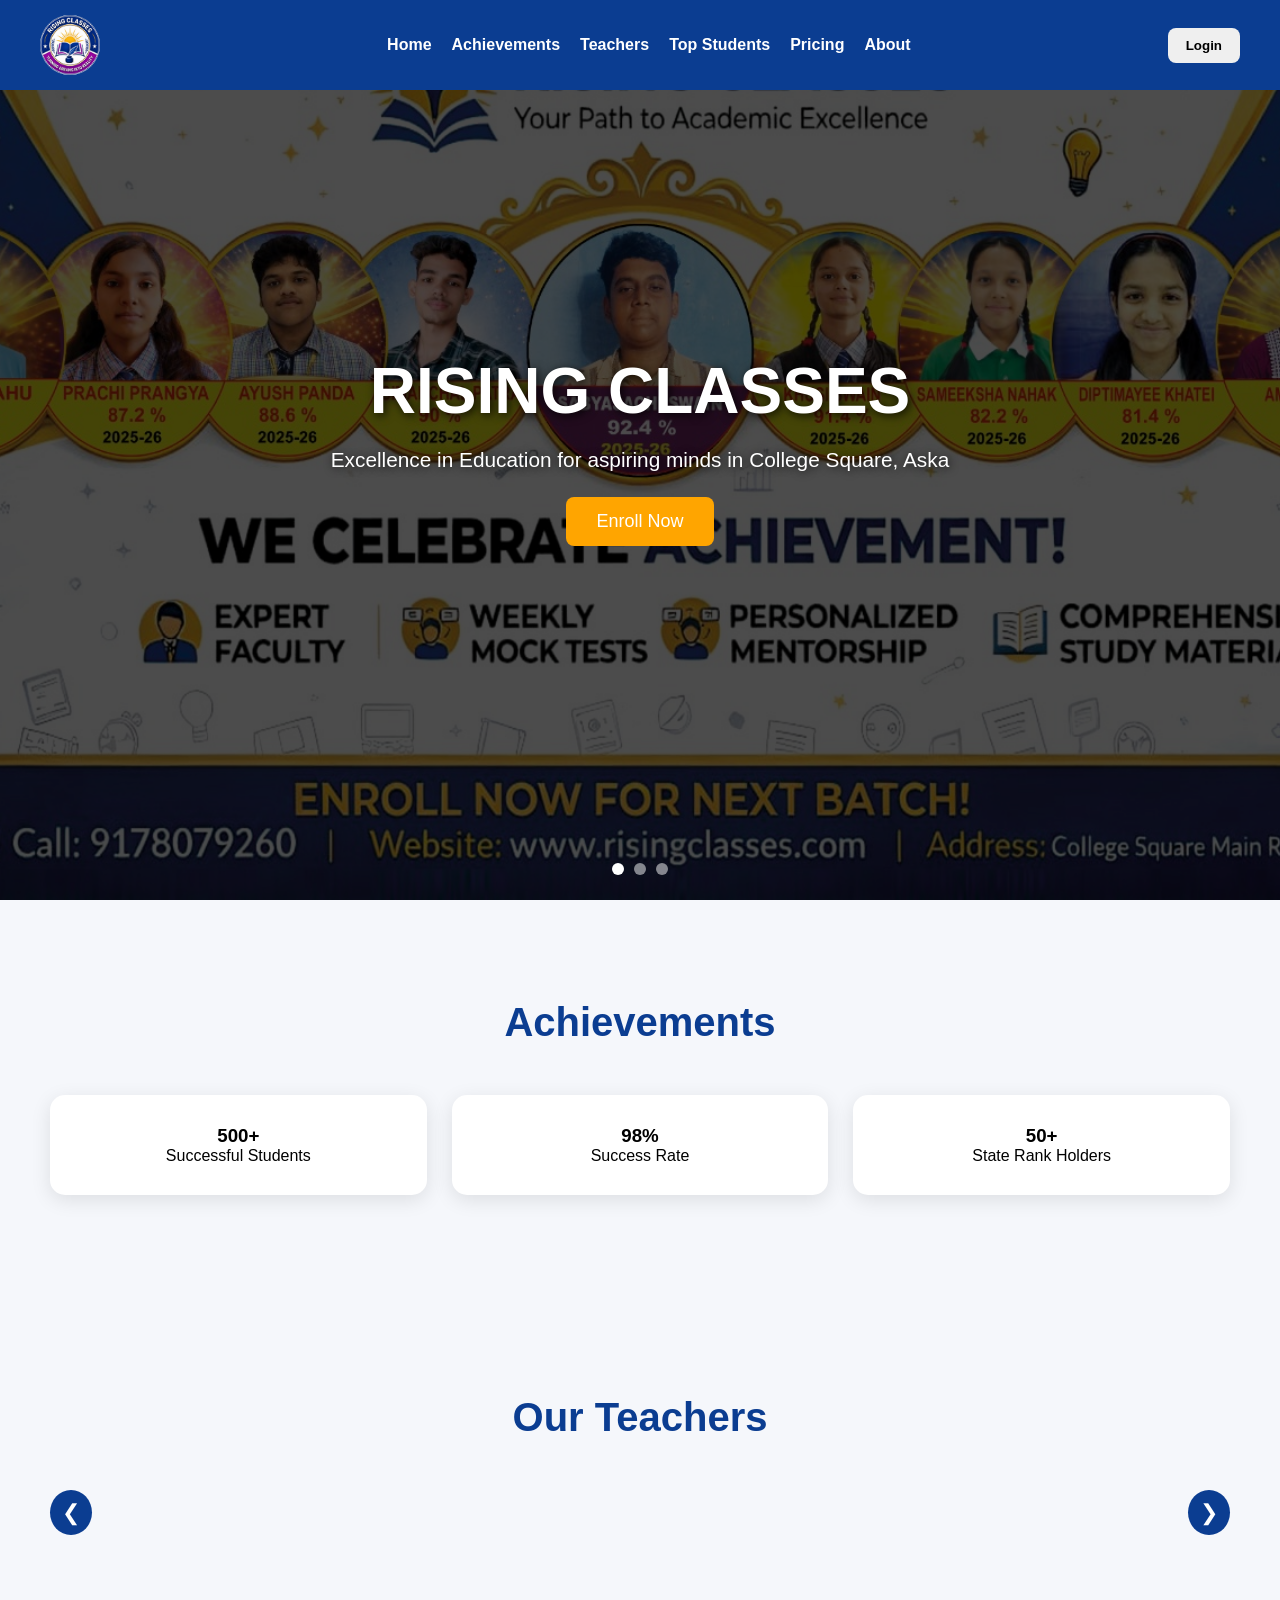
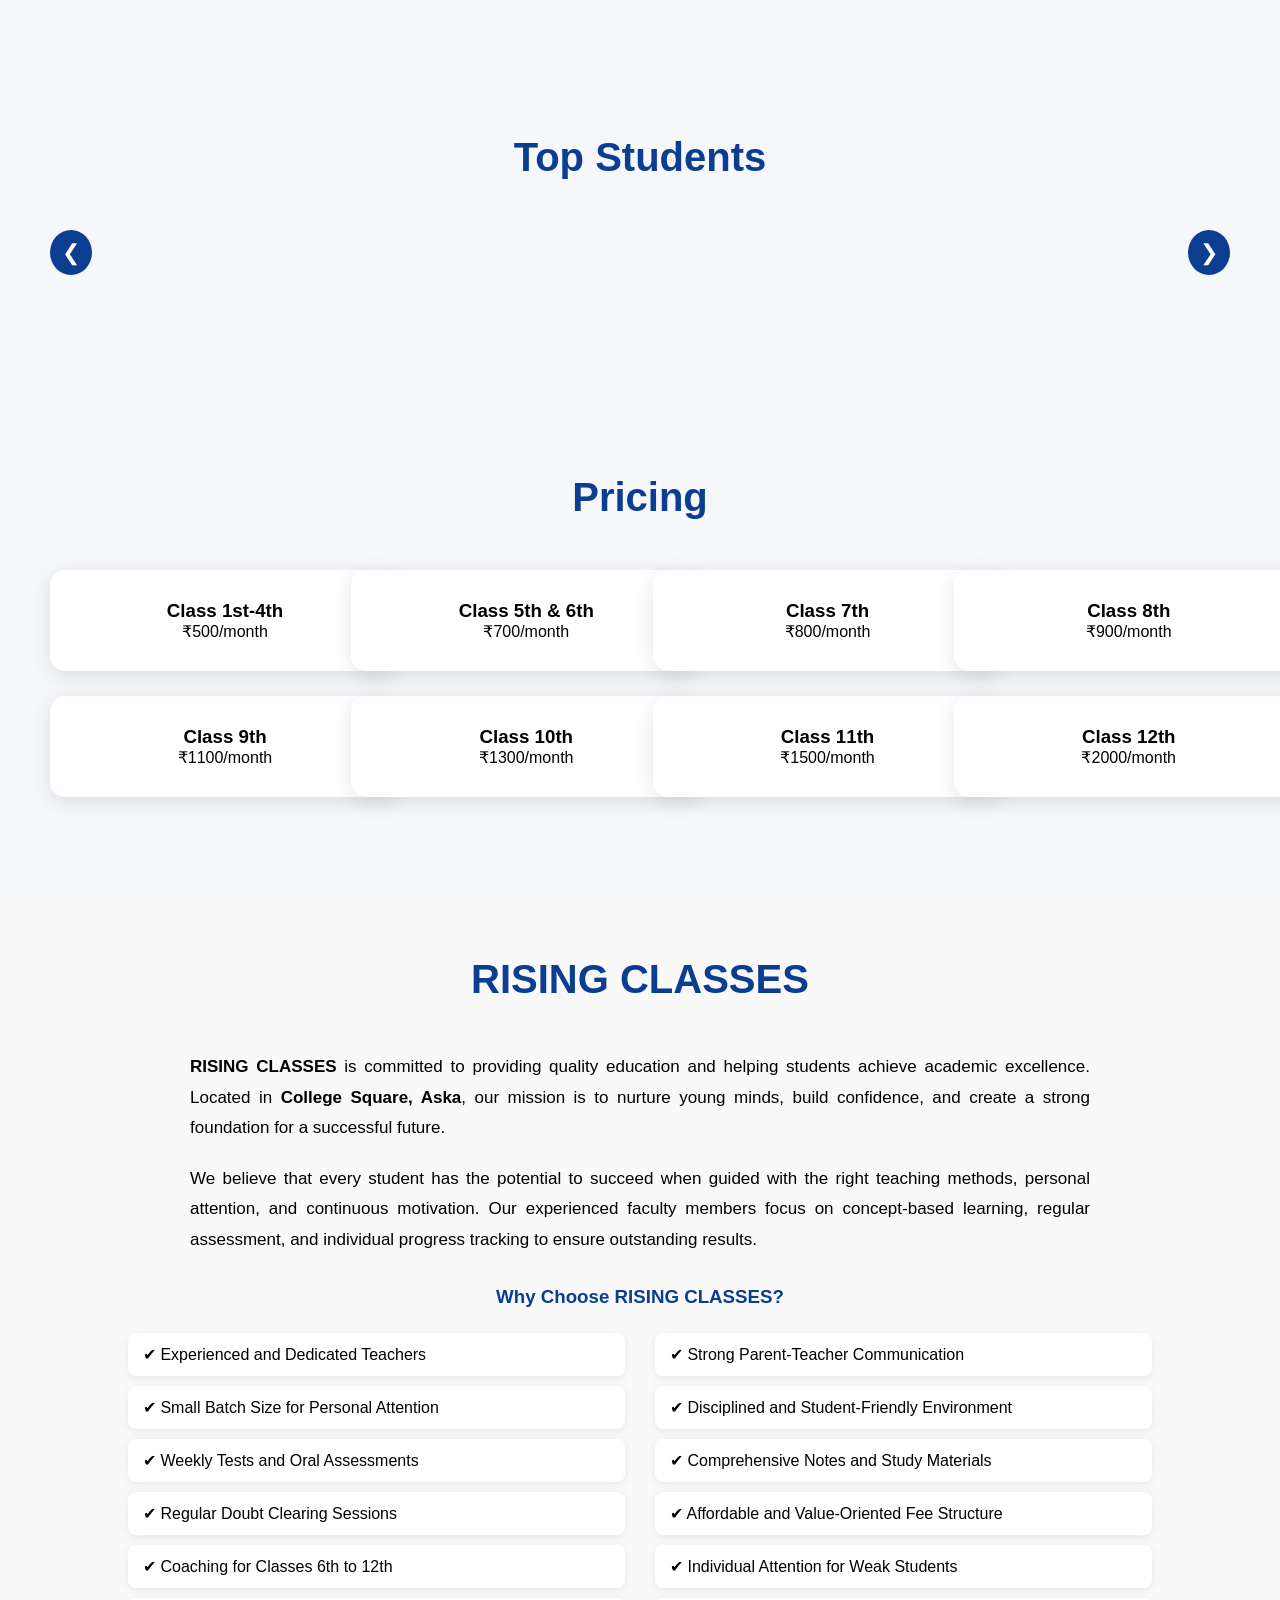
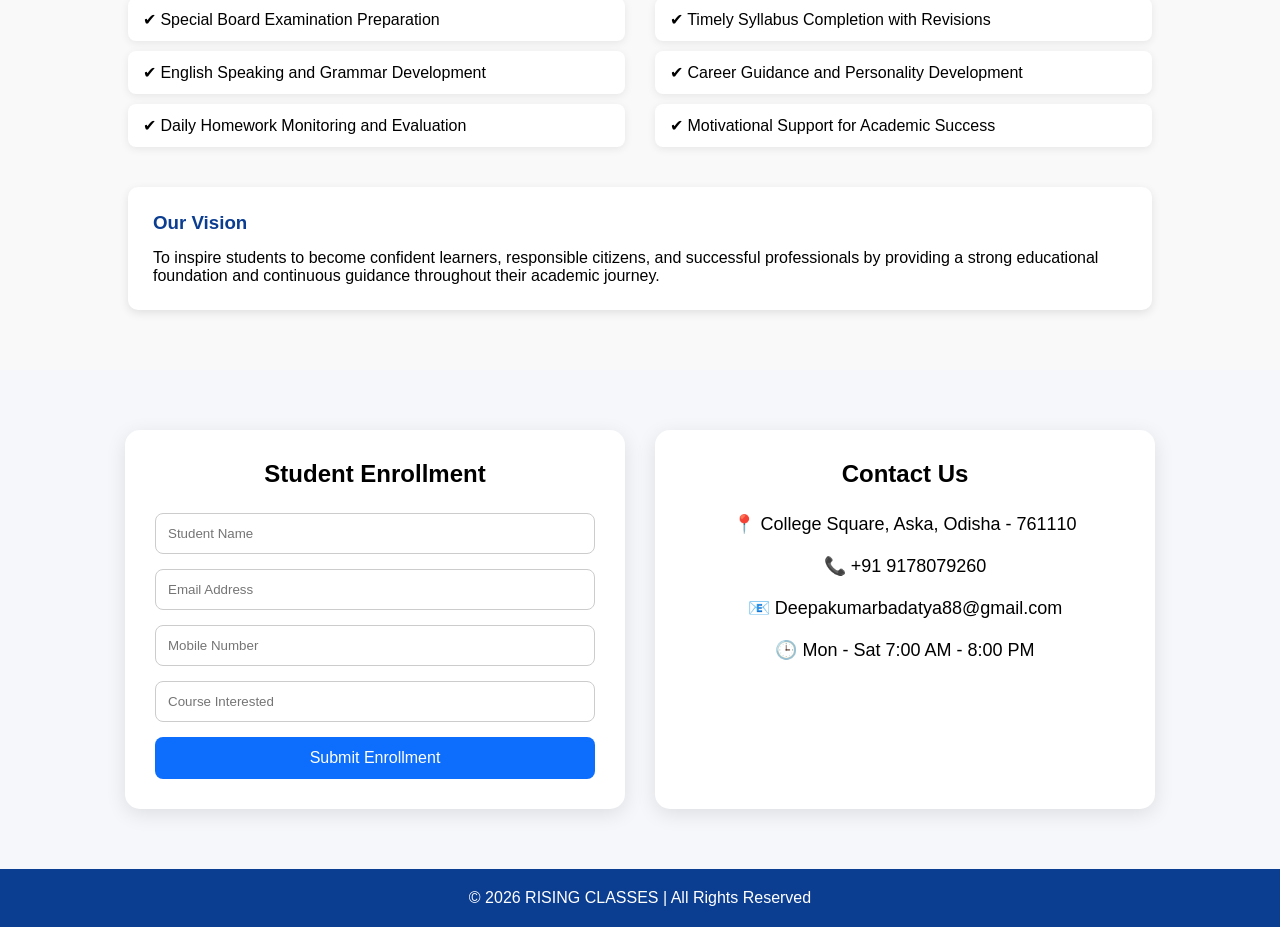
==== commit 192faa73: "Sixth commit" ====
--- a/index.html
+++ b/index.html
@@ -17,18 +17,6 @@
 <body>
 
 <header>
-
-<!-- <div class="logo-section">
-<div class="logo-circle">
-<i class="fa-solid fa-graduation-cap"></i>
-<img
-src="images\logo.jpeg"
-alt="Rising Classes Logo"
-class="logo-image">
-</div>
-<h2>RISING CLASSES</h2>
-</div> -->
-
 <div class="logo-section">
     <div class="logo ">
         <img
@@ -37,7 +25,6 @@
         class="logo-image">
         <!-- <h6>RISING CLASSES</h6> -->
     </div>
-    
 </div>
 <nav>
 <ul>
@@ -62,7 +49,7 @@
     <div class="hero-slider">
         <img src="images\Achivement.jpeg" class="bg-slide active">
         <img src="images\CenterPhoto1.jpeg" class="bg-slide">
-        <img src="images\logo.jpeg" class="bg-slide">
+        <img src="images\logo_beck.png" class="bg-slide">
     </div>
     <!-- Dark Overlay -->
     <div class="hero-overlay"></div>
@@ -334,11 +321,11 @@
             </p>
 
             <p>
-                📞 +91 9876543210
+                📞 +91 9178079260
             </p>
 
             <p>
-                📧 info@risingclasses.in
+                📧 Deepakumarbadatya88@gmail.com
             </p>
 
             <p>
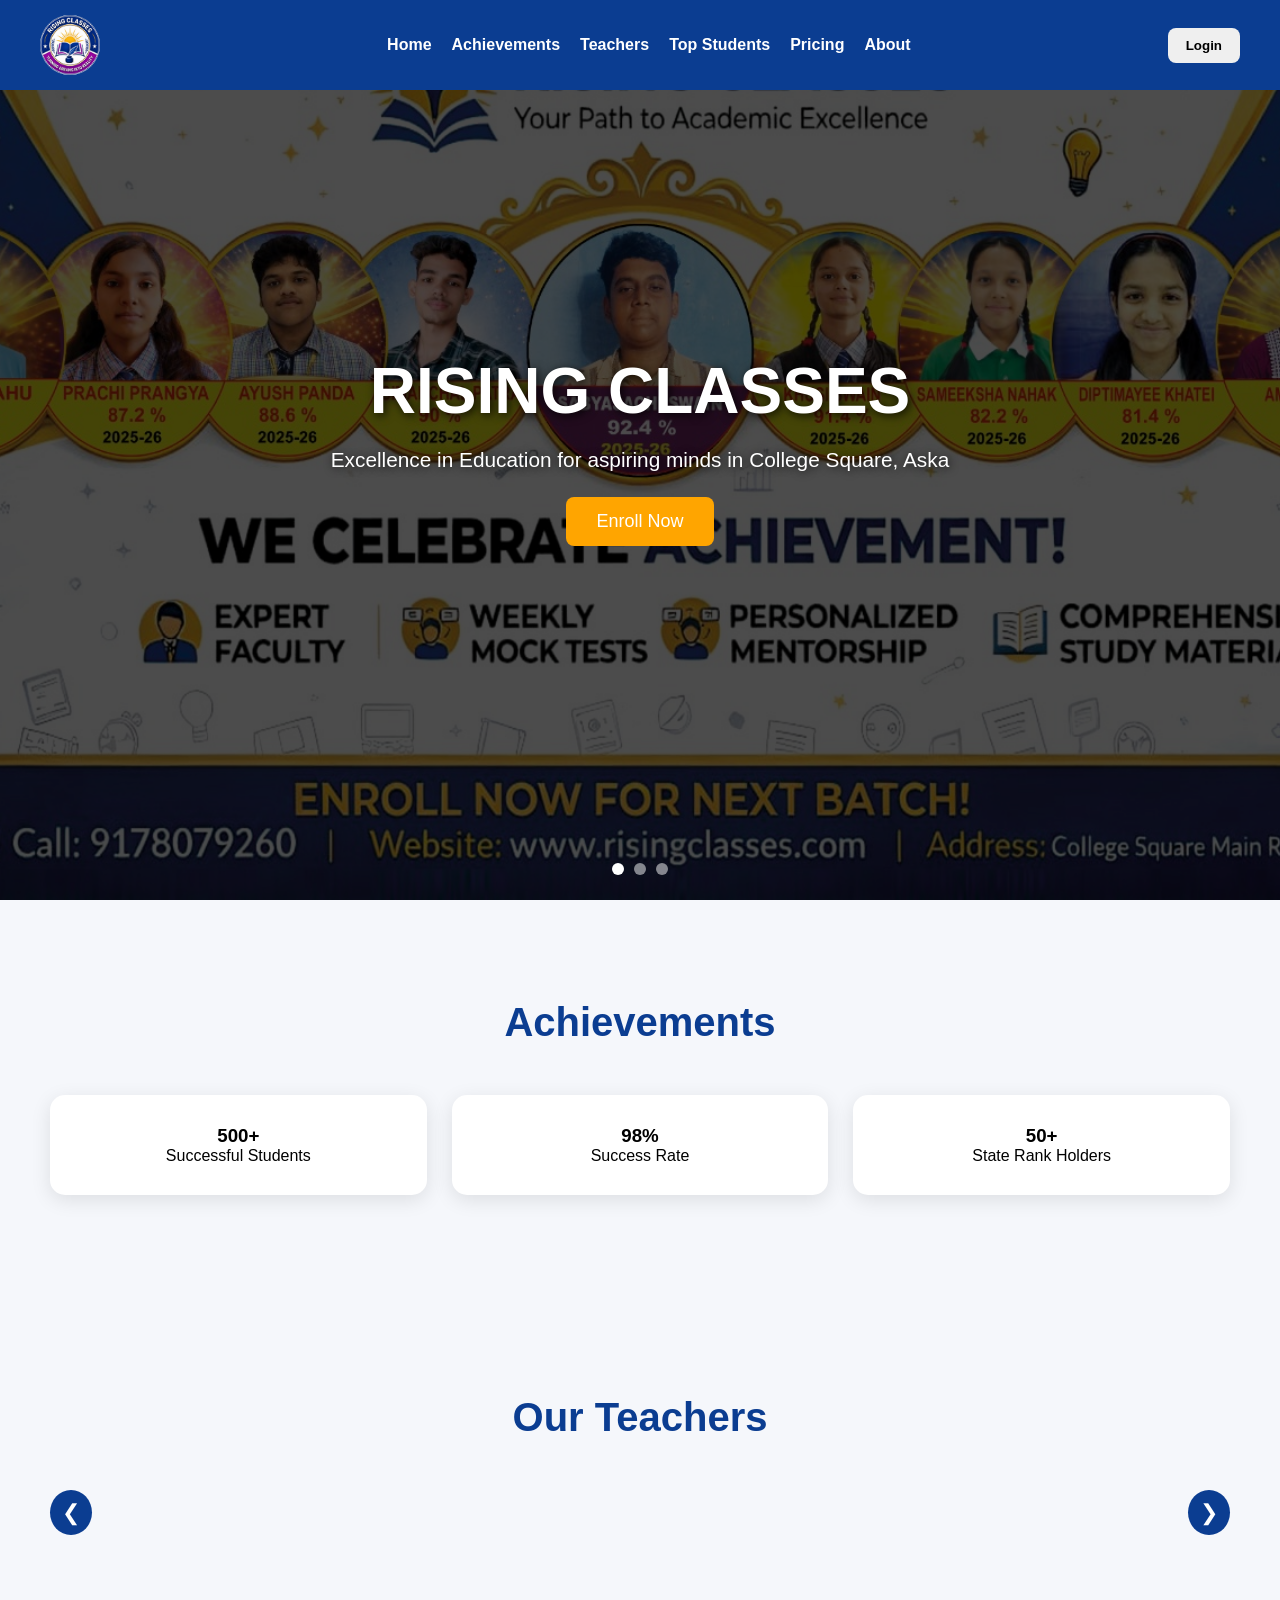
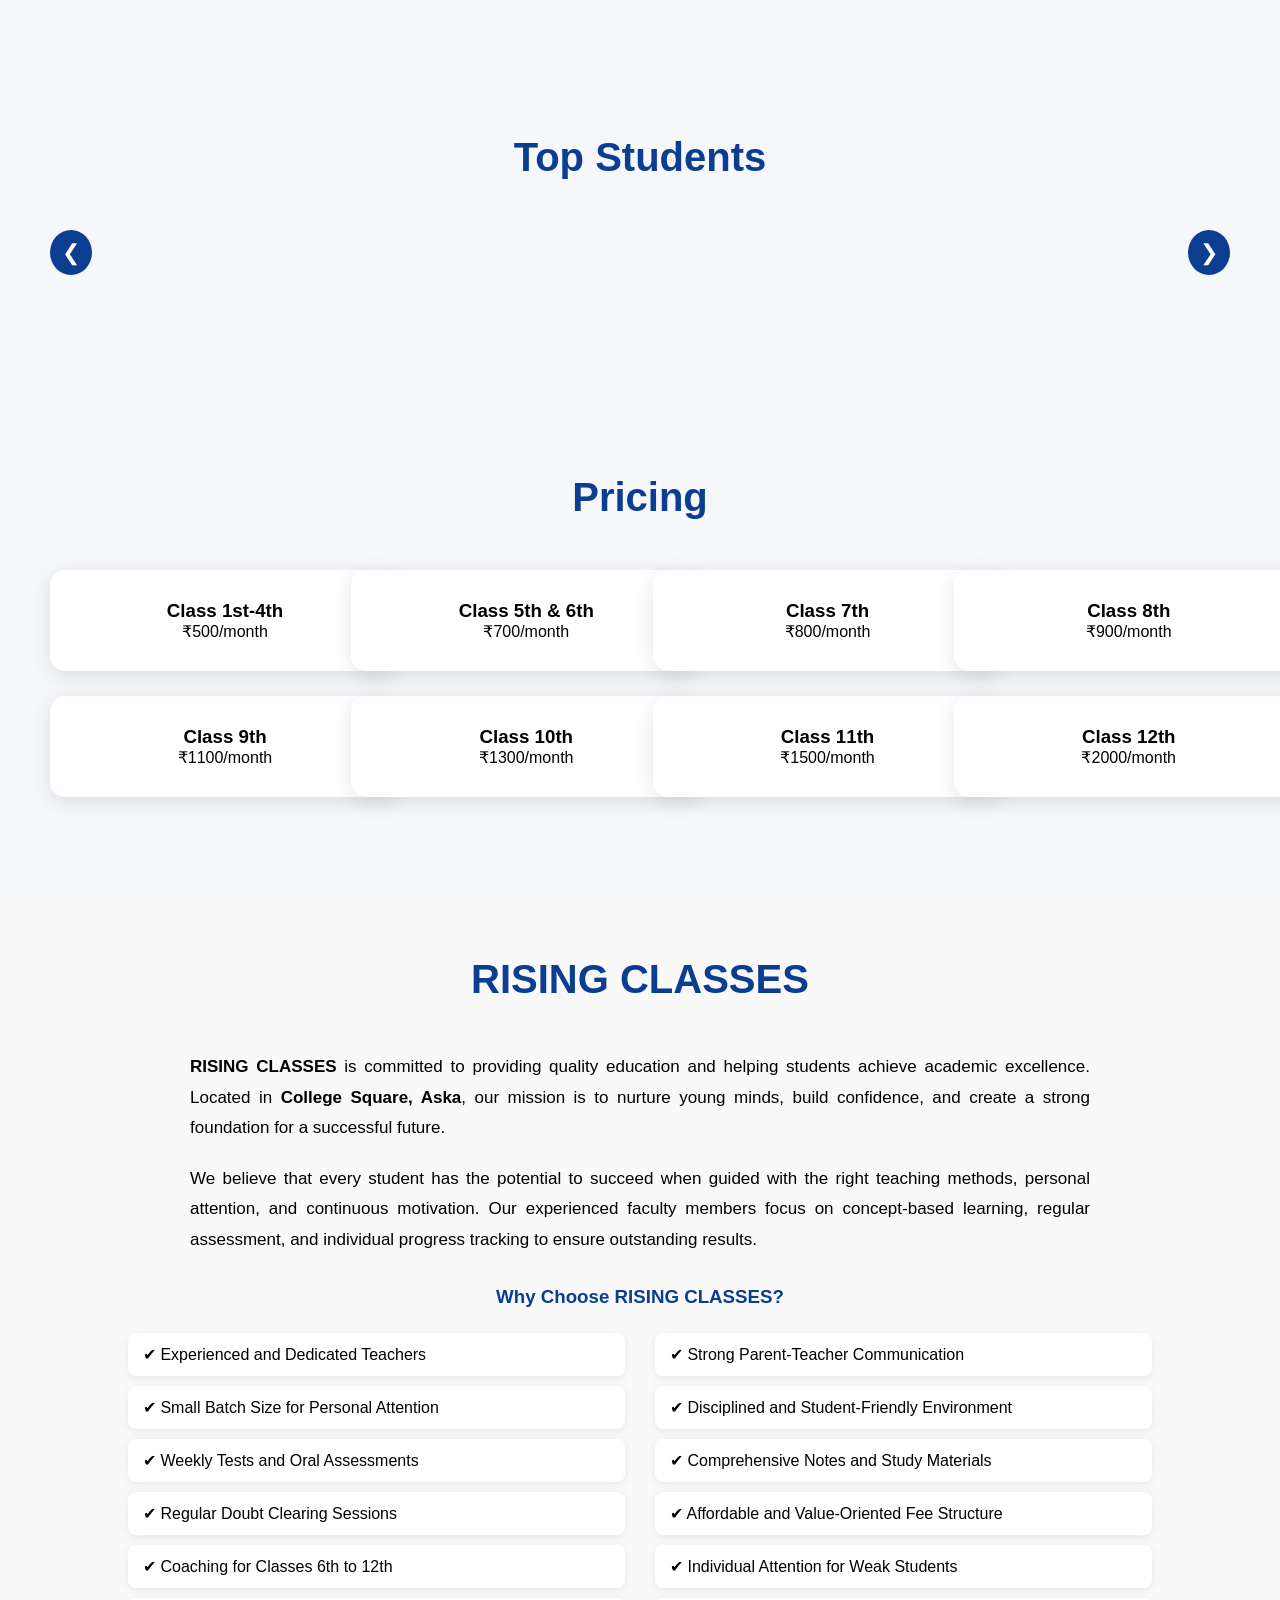
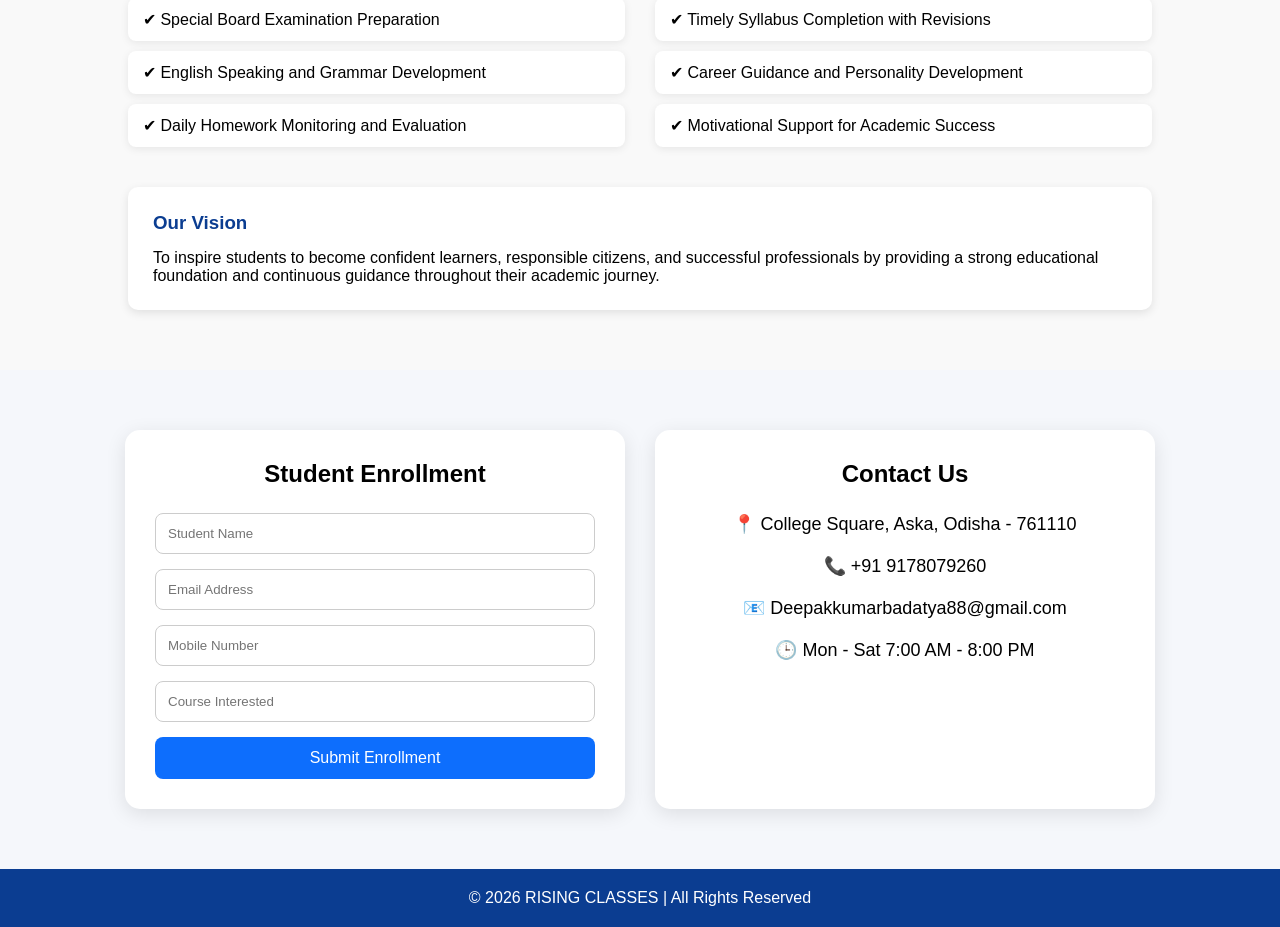
==== commit d91dfb4e: "final v7 mail" ====
--- a/index.html
+++ b/index.html
@@ -38,7 +38,7 @@
 </nav>
 
 <div class="auth-buttons">
-<button onclick="openLogin()">Login</button>
+<button onclick="openLogin()" type="button">Login</button>
 <!-- <button onclick="openRegister()">Register</button> -->
 </div>
 
@@ -325,7 +325,7 @@
             </p>
 
             <p>
-                📧 Deepakumarbadatya88@gmail.com
+                📧 Deepakkumarbadatya88@gmail.com
             </p>
 
             <p>
--- a/css/style.css
+++ b/css/style.css
@@ -348,83 +348,6 @@
 
 }
 
-/* 
-.slider-container{
-
-    width:100%;
-    max-width:1000px;
-
-    margin:auto;
-
-    position:relative;
-
-    overflow:hidden;
-
-    border-radius:15px;
-
-}
-
-.slider{
-
-    position:relative;
-
-    width:100%;
-    height:500px;
-
-}
-
-.slide{
-
-    position:absolute;
-
-    width:100%;
-    height:100%;
-
-    object-fit:cover;
-
-    opacity:0;
-
-    transition:opacity .8s ease;
-
-}
-
-.slide.active{
-
-    opacity:1;
-
-}
-
-.dots{
-
-    display:flex;
-
-    justify-content:center;
-
-    gap:10px;
-
-    margin-top:15px;
-
-}
-
-.dot{
-
-    width:12px;
-    height:12px;
-
-    border-radius:50%;
-
-    background:#ccc;
-
-    cursor:pointer;
-
-}
-
-.dot.active{
-
-    background:#0d6efd;
-
-} */
-
 
 .hero{
 
@@ -482,21 +405,6 @@
     z-index:10;
 }
 
-/* .hero-overlay{
-
-    position:absolute;
-    pointer-events:none;
-    top:0;
-    left:0;
-    display:none;
-    width:100%;
-    height:100%;
-
-    background:rgba(0,0,0,0.46);
-
-    z-index:2;
-
-} */
 
 .hero-overlay{
 
@@ -691,4 +599,55 @@
 
     font-size:18px;
 
+}
+
+
+@media screen and (max-width:768px){
+
+    nav{
+
+        width:100%;
+        overflow-x:auto;
+
+    }
+
+    nav ul{
+
+        flex-wrap:nowrap;
+
+        width:max-content;
+
+    }
+
+    nav::-webkit-scrollbar{
+        display:none;
+    }
+
+}
+
+
+
+#studentTable{
+
+    width:100%;
+
+    border-collapse:collapse;
+
+}
+
+#studentTable th,
+#studentTable td{
+
+    border:1px solid #ddd;
+
+    padding:10px;
+
+}
+
+#studentTable th{
+
+    background:#0b3d91;
+
+    color:white;
+
 }
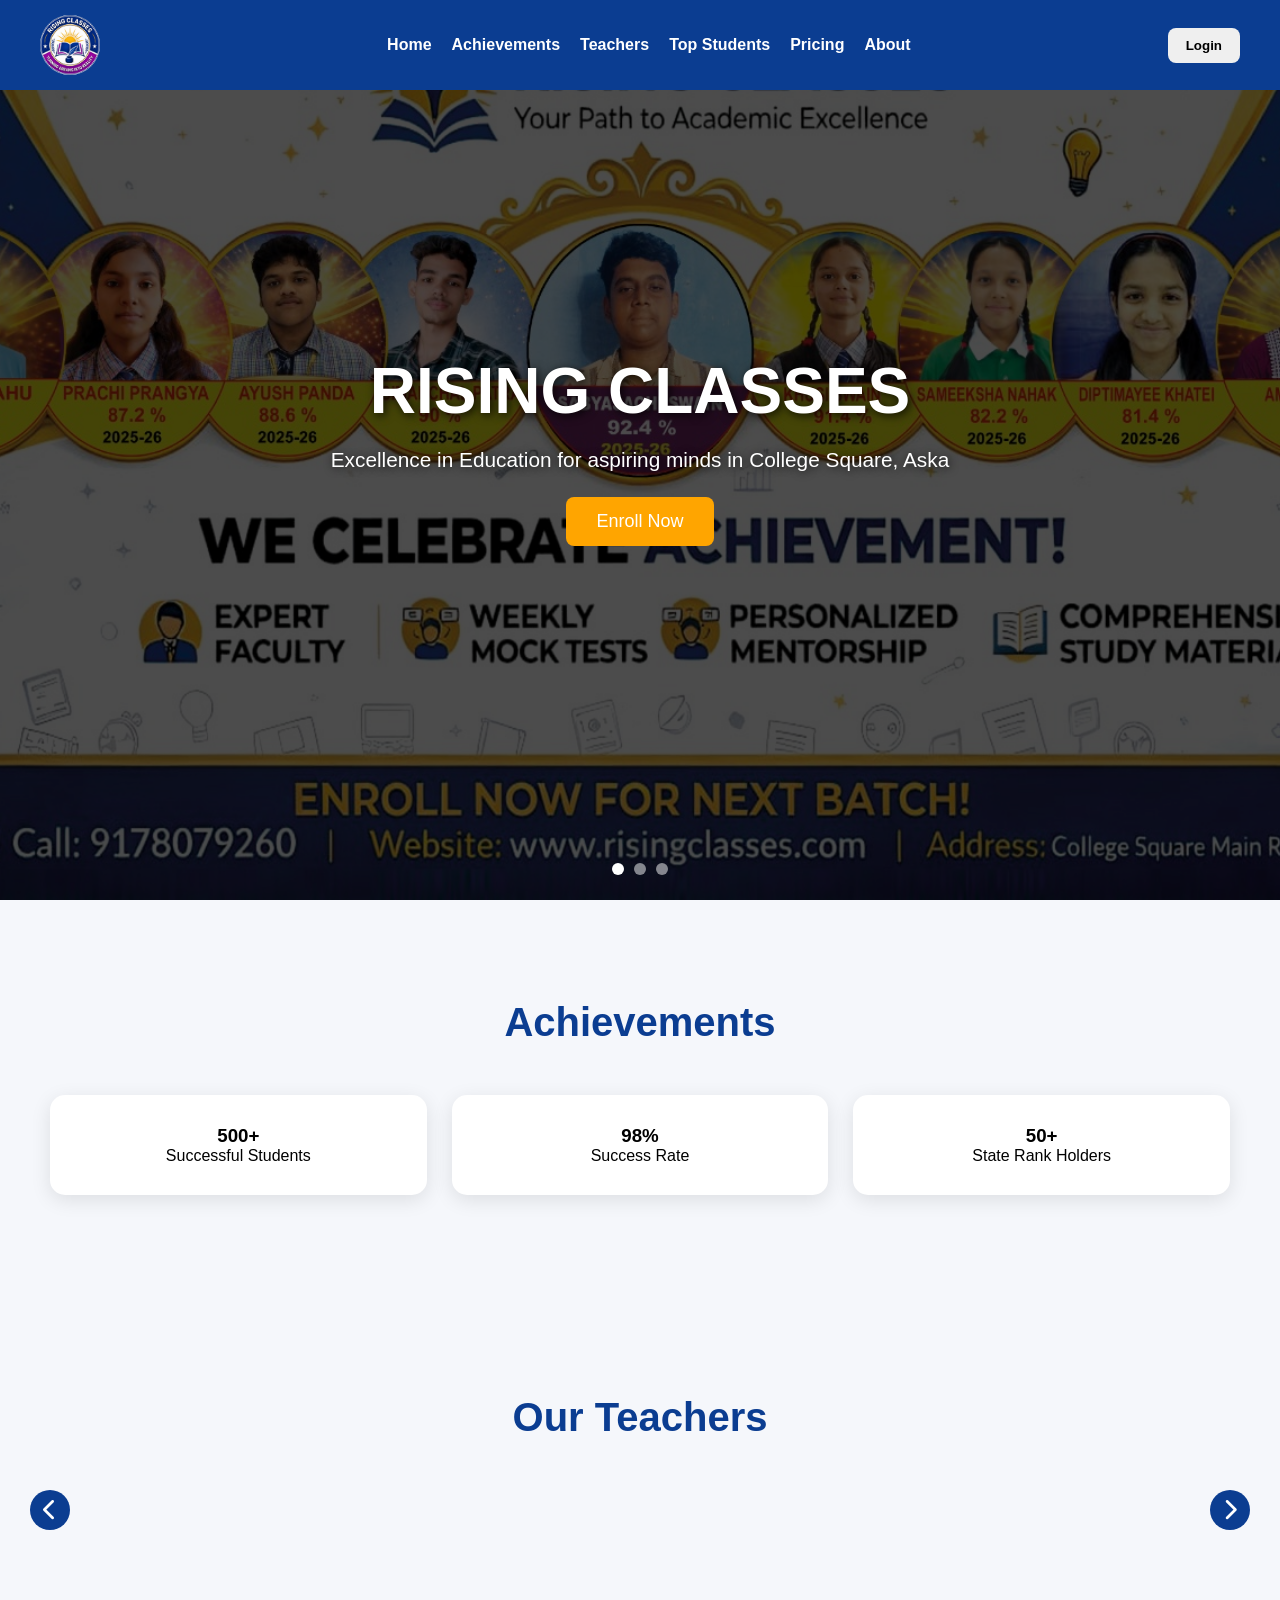
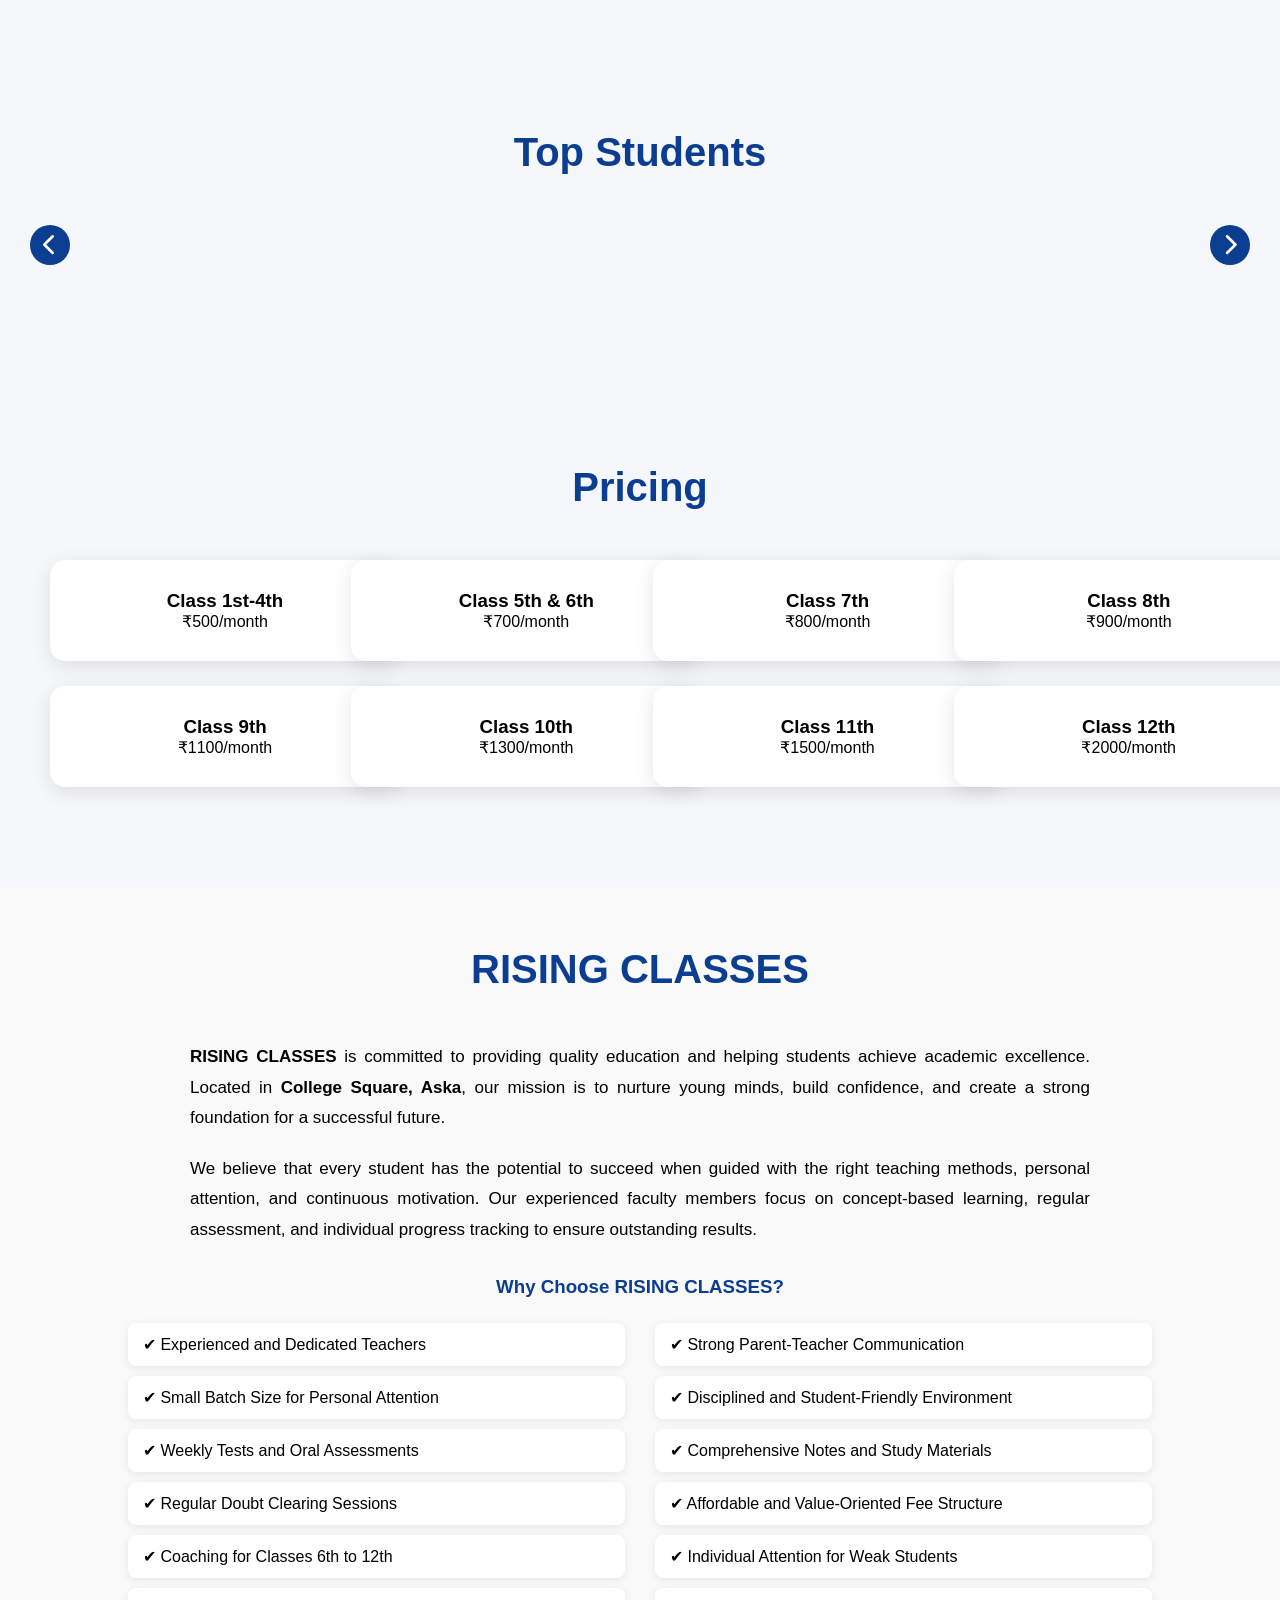
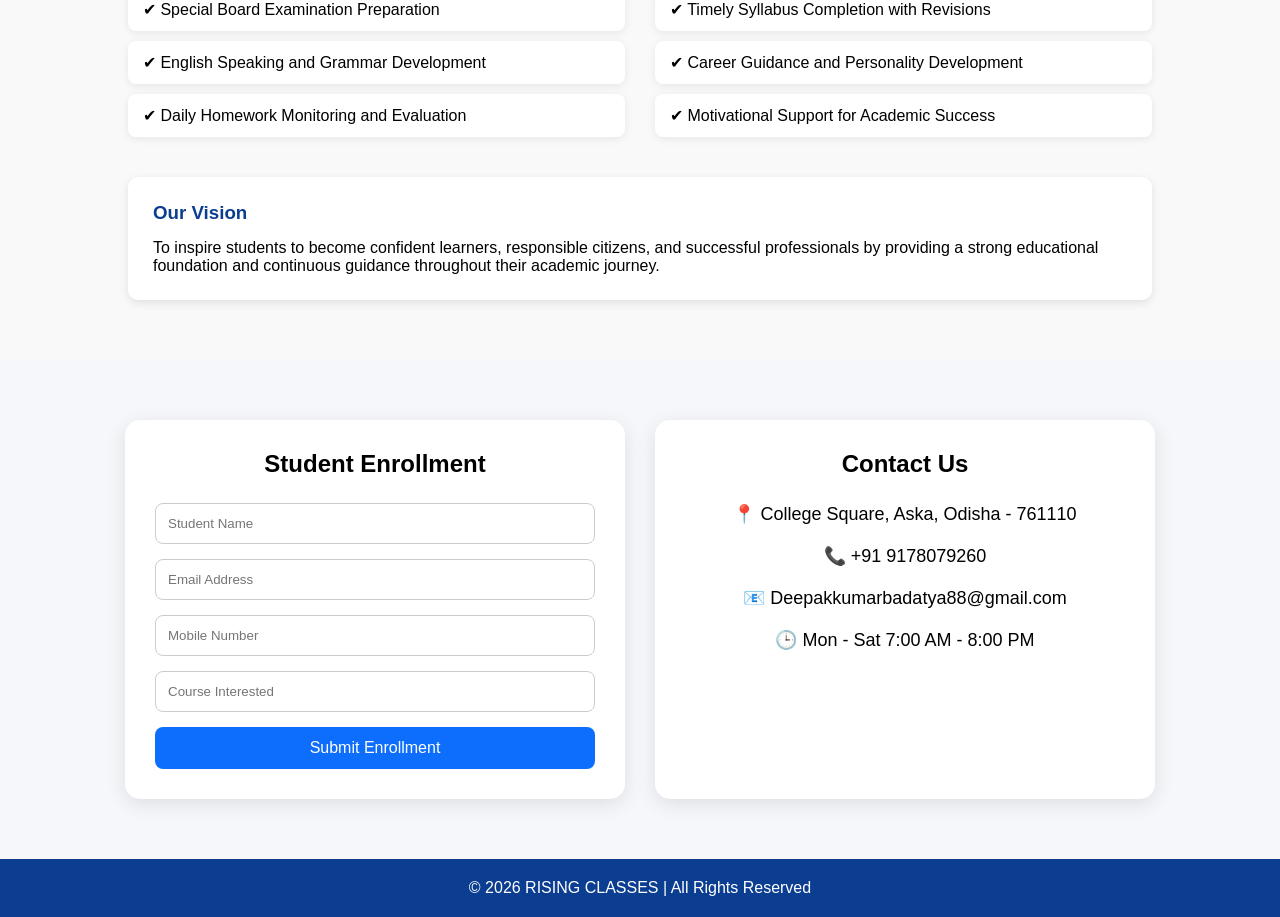
==== commit 1bab5ab9: "added Card Sweep" ====
--- a/index.html
+++ b/index.html
@@ -3,6 +3,7 @@
 <head>
 <meta charset="UTF-8">
 <meta name="viewport" content="width=device-width, initial-scale=1.0">
+<!-- <meta name="viewport" content="width=device-width, initial-scale=1.0"> -->
 <title>RISING CLASSES</title>
 
 <link rel="stylesheet" href="css/style.css">
@@ -13,6 +14,7 @@
 
 <link rel="stylesheet"
 href="https://cdnjs.cloudflare.com/ajax/libs/font-awesome/6.5.1/css/all.min.css"/>
+
 </head>
 <body>
 
@@ -26,7 +28,11 @@
         <!-- <h6>RISING CLASSES</h6> -->
     </div>
 </div>
-<nav>
+<div class="menu-toggle" onclick="toggleMenu()">
+        <i class="fa-solid fa-bars"></i>
+    </div>
+
+<nav id="navbar">
 <ul>
 <li><a href="#home">Home</a></li>
 <li><a href="#achievements">Achievements</a></li>
@@ -98,9 +104,15 @@
 <h2 class="section-title">Our Teachers</h2>
 <!-- prev  next class="nav-btn" class="nav-btn"-->
 <div class="carousel-wrapper">
-    <button class="nav-btn" type="button" onclick="scrollTeachers(-1)">&#10094;</button>
+    <button class="nav-btn left" type="button" onclick="scrollTeachers(-1)">
+        <i class="fa-solid fa-chevron-left"></i>
+        <!-- &#10094; -->
+    </button>
     <div class="card-container" id="teacherContainer"></div>
-    <button class="nav-btn" type="button" onclick="scrollTeachers(1)">&#10095;</button>
+    <button class="nav-btn right" type="button" onclick="scrollTeachers(1)">
+        <i class="fa-solid fa-chevron-right"></i>
+        <!-- &#10095; -->
+    </button>
 </div>
 </section>
 
@@ -111,10 +123,9 @@
 <section id="students">
 <h2 class="section-title">Top Students</h2>
 <div class="carousel-wrapper">
-    <button class="nav-btn" type="button" onclick="scrollStudents(-1)">&#10094;</button>
+    <button class="nav-btn left" type="button" onclick="scrollStudents(-1)"><i class="fa-solid fa-chevron-left"></i></button>
     <div class="card-container" id="studentContainer"> </div>
-    <!-- class="nav-btn"  onclick="scrollStudents(1)" onclick="scrollStudents(-1)"-->
-    <button  class="nav-btn" type="button" onclick="scrollStudents(1)">&#10095;</button>
+    <button  class="nav-btn right" type="button" onclick="scrollStudents(1)"><i class="fa-solid fa-chevron-right"></i></button>
 </div>
 </section>
 
--- a/css/style.css
+++ b/css/style.css
@@ -158,12 +158,7 @@
 grid-template-columns:repeat(auto-fit,minmax(250px,1fr));
 gap:25px;
 }
-/* 
-.card-container{
-display:grid;
-grid-template-columns:repeat(auto-fit,minmax(250px,1fr));
-gap:25px;
-} */
+
 
 .card{
 background:white;
@@ -295,34 +290,71 @@
 
     position:relative;
 
-    display:flex;
-    align-items:center;
-
-}
-
-.card-container{
+    width:100%;
+
+    overflow:visible;
+}
+
+/* .card-container{
 
     display:flex;
     gap:20px;
 
     overflow:hidden; 
 
-    /* scroll-behavior:smooth; */
-
-    /* overflow-x:auto;
-    overflow-y:hidden; */
 
     width:100%;
 
+} */
+
+
+.card-container{
+
+    display:flex;
+
+    gap:20px;
+
+    overflow-x:hidden;
+
+    scroll-behavior:smooth;
+
+    padding:20px;
+}
+
+
+.card-container::-webkit-scrollbar{
+    display:none;
 }
 
 .card{
 
     min-width:280px;
-    flex:0 0 auto;
-
-}
-
+
+    background:#fff;
+
+    border-radius:15px;
+
+    padding:15px;
+
+    box-shadow:0 4px 15px rgba(0,0,0,.12);
+
+    flex-shrink:0;
+}
+
+.card img{
+
+    width:100%;
+
+    height:250px;
+
+    object-fit:cover;
+
+    border-radius:12px;
+}
+
+
+
+/* 
 .nav-btn{
 
     width:45px;
@@ -346,6 +378,48 @@
 
     transform:scale(1.1);
 
+} */
+
+.menu-toggle{
+    display:none;
+    font-size:24px;
+    color:white;
+    cursor:pointer;
+}
+
+.nav-btn{
+
+    position:absolute;
+
+    top:50%;
+
+    transform:translateY(-50%);
+
+    width:40px;
+    height:40px;
+    align-items:center;
+    border:none;
+    justify-content:center;
+    border-radius:50%;
+
+    background:#0b3d91;
+
+    color:white;
+    display:flex;
+    font-size:22px;
+
+    cursor:pointer;
+
+    z-index:999;
+}
+
+
+.left{
+    left:-20px;
+}
+
+.right{
+    right:-20px;
 }
 
 
@@ -602,6 +676,47 @@
 }
 
 
+/* =========================
+   MOBILE RESPONSIVE
+========================= */
+
+@media(max-width:768px){
+
+    .menu-toggle{
+        display:block;
+    }
+
+    nav{
+
+        display:none;
+
+        position:absolute;
+
+        top:80px;
+        left:0;
+
+        width:100%;
+
+        background:#0b3d91;
+
+        padding:15px 0;
+    }
+
+    nav.active{
+        display:block;
+    }
+
+    nav ul{
+
+        flex-direction:column;
+
+        align-items:center;
+
+        gap:15px;
+    }
+
+}
+
 @media screen and (max-width:768px){
 
     nav{
@@ -623,9 +738,134 @@
         display:none;
     }
 
-}
-
-
+    header{
+        flex-direction:column;
+        padding:10px;
+    }
+
+    nav{
+        width:100%;
+        margin-left:0;
+    }
+
+    nav ul{
+        flex-wrap:wrap;
+        justify-content:center;
+        gap:10px;
+    }
+
+
+    .hero-content h1{
+        font-size:2rem;
+    }
+
+    .hero-content p{
+        font-size:1rem;
+    }
+
+    section{
+        padding:80px 15px;
+    }
+
+}
+
+
+/* @media(max-width:768px){
+
+    .card-container,
+    .card-container-price,
+    .highlight-grid{
+
+        grid-template-columns:1fr;
+
+    }
+
+} */
+
+@media(max-width:768px){
+
+.card-container{
+
+    position:relative;
+
+    width:300px;
+    height:450px;
+
+    margin:auto;
+
+    overflow:visible;
+
+    display:block;
+}
+
+.card{
+
+    position:absolute;
+
+    width:100%;
+
+    left:0;
+
+    transition:all .4s ease;
+
+    cursor:grab;
+}
+
+.card:nth-child(1){
+
+    z-index:5;
+
+    transform:
+        translateY(0px)
+        scale(1);
+}
+
+.card:nth-child(2){
+
+    z-index:4;
+
+    transform:
+        translateY(12px)
+        scale(.96);
+}
+
+.card:nth-child(3){
+
+    z-index:3;
+
+    transform:
+        translateY(24px)
+        scale(.92);
+}
+
+.card:nth-child(4){
+
+    z-index:2;
+
+    transform:
+        translateY(36px)
+        scale(.88);
+}
+
+.card:nth-child(n+5){
+
+    display:none;
+}
+
+}
+
+@media(max-width:768px){
+
+   .nav-btn{
+        display:none !important;
+    }
+
+}
+
+
+.nav-btn{
+    display:flex;
+}
 
 #studentTable{
 
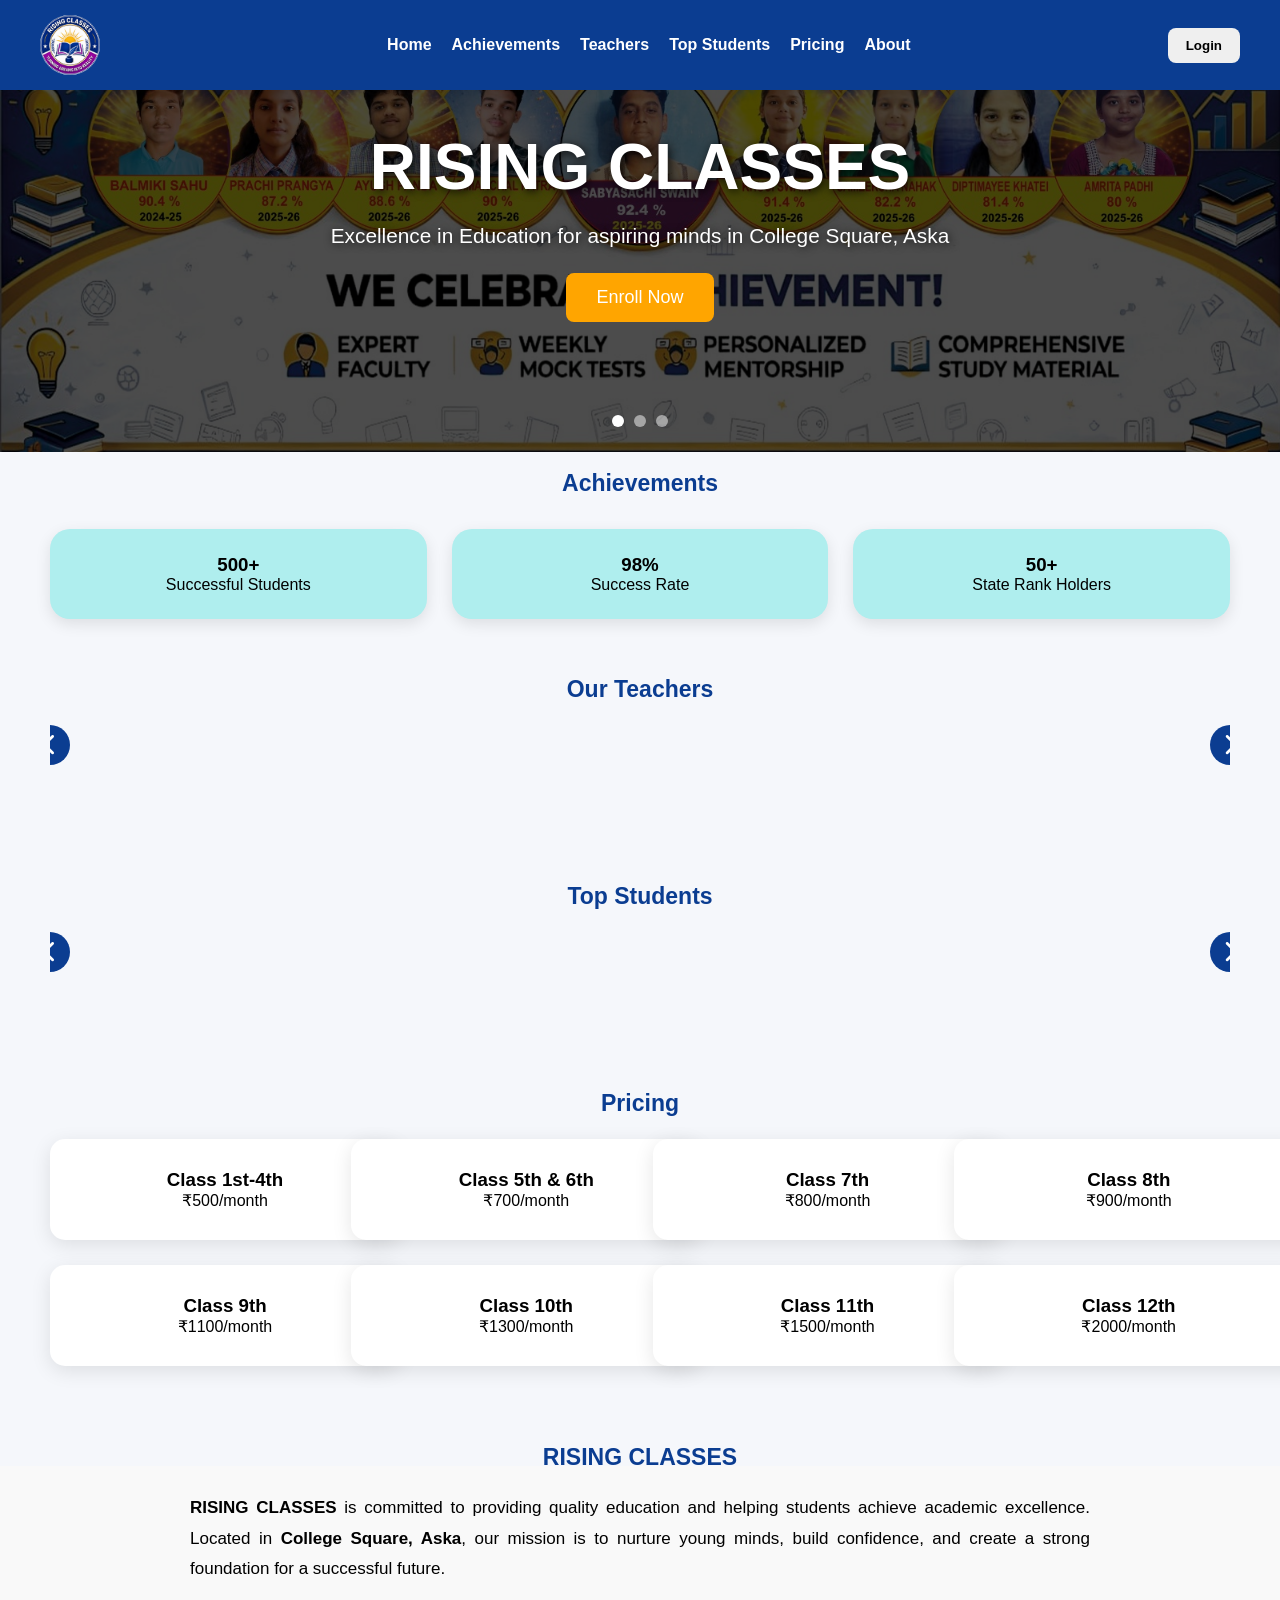
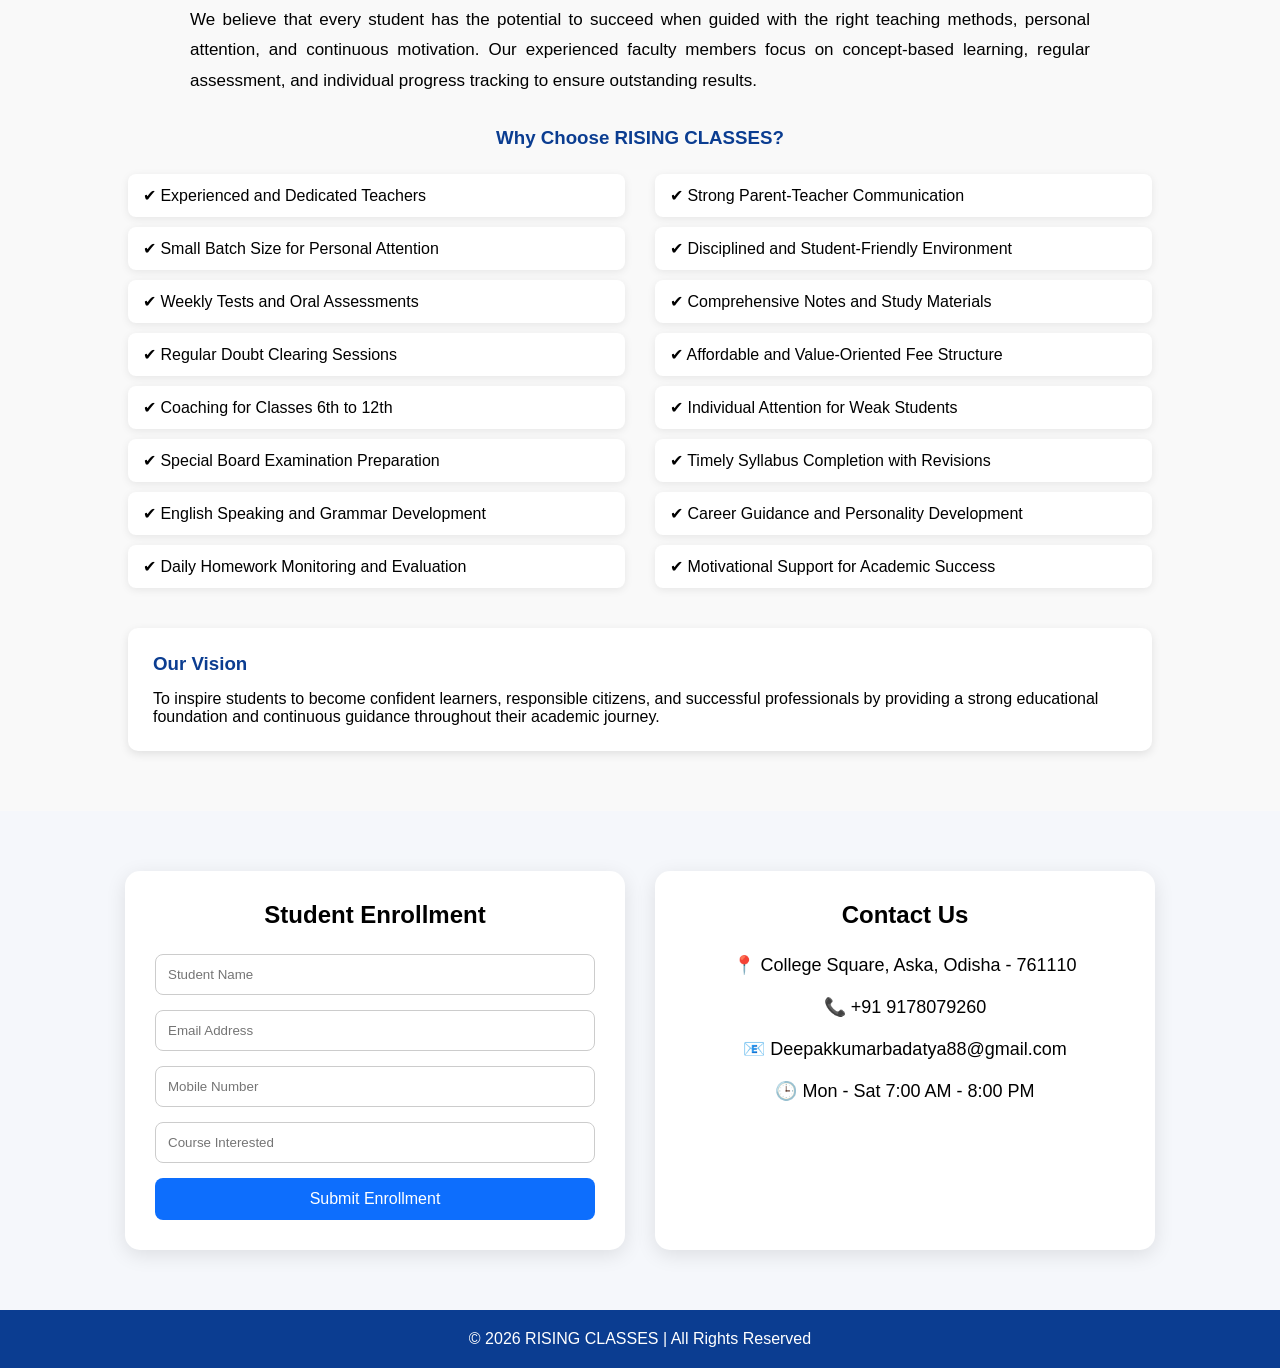
==== commit a61f1f01: "10th commit fine tuning" ====
--- a/index.html
+++ b/index.html
@@ -28,9 +28,7 @@
         <!-- <h6>RISING CLASSES</h6> -->
     </div>
 </div>
-<div class="menu-toggle" onclick="toggleMenu()">
-        <i class="fa-solid fa-bars"></i>
-    </div>
+
 
 <nav id="navbar">
 <ul>
@@ -43,10 +41,18 @@
 </ul>
 </nav>
 
+<div class="side-nav">
 <div class="auth-buttons">
 <button onclick="openLogin()" type="button">Login</button>
 <!-- <button onclick="openRegister()">Register</button> -->
 </div>
+<div class="menu-toggle" onclick="toggleMenu()">
+        <i class="fa-solid fa-bars"></i>
+</div>
+</div>
+
+
+
 
 </header>
 
@@ -80,19 +86,19 @@
 <section id="achievements">
 <h2 class="section-title">Achievements</h2>
 
-<div class="card-container-price">
-
-<div class="card">
+<div class="card-container-achivement">
+
+<div class="card-achivement">
 <h3>500+</h3>
 <p>Successful Students</p>
 </div>
 
-<div class="card">
+<div class="card-achivement">
 <h3>98%</h3>
 <p>Success Rate</p>
 </div>
 
-<div class="card">
+<div class="card-achivement">
 <h3>50+</h3>
 <p>State Rank Holders</p>
 </div>
@@ -103,12 +109,12 @@
 <section id="teachers">
 <h2 class="section-title">Our Teachers</h2>
 <!-- prev  next class="nav-btn" class="nav-btn"-->
-<div class="carousel-wrapper">
+<div class="carousel-wrapper-teacher">
     <button class="nav-btn left" type="button" onclick="scrollTeachers(-1)">
         <i class="fa-solid fa-chevron-left"></i>
         <!-- &#10094; -->
     </button>
-    <div class="card-container" id="teacherContainer"></div>
+    <div class="teachers-list" id="teacherContainer"></div>
     <button class="nav-btn right" type="button" onclick="scrollTeachers(1)">
         <i class="fa-solid fa-chevron-right"></i>
         <!-- &#10095; -->
@@ -122,9 +128,9 @@
 
 <section id="students">
 <h2 class="section-title">Top Students</h2>
-<div class="carousel-wrapper">
+<div class="carousel-wrapper-students">
     <button class="nav-btn left" type="button" onclick="scrollStudents(-1)"><i class="fa-solid fa-chevron-left"></i></button>
-    <div class="card-container" id="studentContainer"> </div>
+    <div class="students-list" id="studentContainer"> </div>
     <button  class="nav-btn right" type="button" onclick="scrollStudents(1)"><i class="fa-solid fa-chevron-right"></i></button>
 </div>
 </section>
--- a/css/style.css
+++ b/css/style.css
@@ -109,28 +109,7 @@
 cursor:pointer;
 }
 
-/* .hero{
-height:100vh;
-background:linear-gradient(rgba(0,0,0,0.6), rgba(0,0,0,0.6)),
-url('images/Achivement.jpeg');
-background-size:cover;
-display:flex;
-justify-content:center;
-align-items:center;
-text-align:center;
-color:white;
-padding:20px;
-}
-
-.hero-content h1{
-font-size:60px;
-margin-bottom:20px;
-}
-
-.hero-content p{
-font-size:22px;
-margin-bottom:30px;
-} */
+
 
 .main-btn{
 padding:14px 30px;
@@ -146,18 +125,22 @@
 padding:100px 50px;
 }
 
-.section-title{
+/* .section-title{
 text-align:center;
 font-size:40px;
 margin-bottom:50px;
 color:#0b3d91;
-}
+} */
+
+.section-title{text-align:center;font-size: 23px;margin-bottom: 22px;color:#0b3d91;margin-top: -82px;}
 
 .card-container-price{
 display:grid;
 grid-template-columns:repeat(auto-fit,minmax(250px,1fr));
 gap:25px;
 }
+
+
 
 
 .card{
@@ -166,6 +149,30 @@
 border-radius:15px;
 box-shadow:0 5px 15px rgba(0,0,0,0.1);
 text-align:center;
+}
+
+.card-achivement{background: paleturquoise;padding:25px;border-radius: 20px;box-shadow:0 5px 15px rgba(0,0,0,0.1);text-align:center;margin-top: 10px;margin-bottom: -61px;}
+
+
+/* .card-achivement{
+background:white;
+padding:25px;
+border-radius:15px;
+box-shadow:0 5px 15px rgba(0,0,0,0.1);
+text-align:center;
+} */
+
+/* .card-achivement{
+position: relative;
+width:100%;
+TOP: -30px;
+} */
+
+
+.card-container-achivement{
+display:grid;
+grid-template-columns:repeat(auto-fit,minmax(250px,1fr));
+gap:25px;
 }
 
 .card img{
@@ -286,6 +293,86 @@
 }
 
 
+
+.carousel-wrapper-teacher {
+  position: relative;
+  padding: 0px 0;
+  overflow: hidden;
+  z-index: 2;
+  max-width: 100%;
+  margin: 0 auto;
+}
+.teachers-list { 
+  display: flex; 
+  gap: clamp(16px, 3vw, 28px); 
+  overflow-x: auto; 
+  scroll-behavior: auto;
+  padding: 20px clamp(50px, 12vw, 150px);
+  scrollbar-width: none;
+  -webkit-overflow-scrolling: touch;
+  cursor: grab;
+  will-change: scroll-position;
+}
+.teachers-list:active { cursor: grabbing; }
+.teachers-list::-webkit-scrollbar { display: none; }
+.card-teacher { 
+  flex: 0 0 clamp(220px, 28vw, 300px);
+  background: rgba(255,255,0.98); 
+  border-radius: clamp(16px, 2vw, 24px); 
+  overflow: hidden; 
+  box-shadow: 0 8px 25px rgba(0,0,0,0.3);
+  transition: none;
+  user-select: none;
+  will-change: transform, opacity;
+  backface-visibility: hidden;
+  transform-style: preserve-3d;
+  cursor: pointer;
+}
+.card-teacher img { 
+  width: 100%; height: clamp(260px, 32vw, 340px); object-fit: cover; display: block;
+  pointer-events: none;
+}
+.teacher-info { padding: clamp(16px, 2.5vw, 22px); text-align: center; } 
+
+.carousel-wrapper-students {
+  position: relative;
+  padding: 0px 0;
+  overflow: hidden;
+  z-index: 2;
+  max-width: 100%;
+  margin: 0 auto;
+}
+
+.students-list { 
+  display: flex; 
+  gap: clamp(16px, 3vw, 28px); 
+  overflow-x: auto; 
+  scroll-behavior: auto;
+  padding: 20px clamp(50px, 12vw, 150px);
+  scrollbar-width: none;
+  -webkit-overflow-scrolling: touch;
+  cursor: grab;
+  will-change: scroll-position;
+}
+
+
+.students-list:active { cursor: grabbing; }
+.students-list::-webkit-scrollbar { display: none; }
+.card-students { 
+  flex: 0 0 clamp(220px, 28vw, 300px);
+  background: rgba(255,255,0.98); 
+  border-radius: clamp(16px, 2vw, 24px); 
+  overflow: hidden; 
+  box-shadow: 0 8px 25px rgba(0,0,0,0.3);
+  transition: none;
+  user-select: none;
+  will-change: transform, opacity;
+  backface-visibility: hidden;
+  transform-style: preserve-3d;
+  cursor: pointer;
+}
+.info-student { padding: clamp(16px, 2.5vw, 22px); text-align: center; } 
+
 .carousel-wrapper{
 
     position:relative;
@@ -295,37 +382,30 @@
     overflow:visible;
 }
 
-/* .card-container{
+.card-container{
 
     display:flex;
+
     gap:20px;
 
-    overflow:hidden; 
-
+    overflow-x:auto;
+    overflow-y:hidden;
+
+    scroll-behavior:smooth;
+
+    scrollbar-width:none;
+    -webkit-overflow-scrolling:touch;
+
+    padding:20px 10px;
 
     width:100%;
-
-} */
-
-
-.card-container{
-
-    display:flex;
-
-    gap:20px;
-
-    overflow-x:hidden;
-
-    scroll-behavior:smooth;
-
-    padding:20px;
-}
-
+}
 
 .card-container::-webkit-scrollbar{
     display:none;
 }
 
+
 .card{
 
     min-width:280px;
@@ -353,39 +433,6 @@
 }
 
 
-
-/* 
-.nav-btn{
-
-    width:45px;
-    height:45px;
-
-    border:none;
-    border-radius:50%;
-
-    cursor:pointer;
-
-    font-size:22px;
-
-    background:#0b3d91;
-    color:white;
-
-    z-index:10;
-
-}
-
-.nav-btn:hover{
-
-    transform:scale(1.1);
-
-} */
-
-.menu-toggle{
-    display:none;
-    font-size:24px;
-    color:white;
-    cursor:pointer;
-}
 
 .nav-btn{
 
@@ -428,7 +475,7 @@
     position:relative;
 
     width:100%;
-    height:100vh;
+    height:50%;
 
     overflow:hidden;
 
@@ -616,6 +663,9 @@
 
 }
 
+
+
+
 .card h2{
 
     text-align:center;
@@ -682,24 +732,22 @@
 
 @media(max-width:768px){
 
-    .menu-toggle{
-        display:block;
-    }
-
     nav{
 
-        display:none;
-
-        position:absolute;
-
-        top:80px;
-        left:0;
-
-        width:100%;
-
-        background:#0b3d91;
-
-        padding:15px 0;
+            display:none;
+
+            position:absolute;
+
+            top: 79px;
+
+            left: 184px;
+
+            width: 43%;
+
+            background:#4e5d77;
+
+            padding: 6px 0;
+
     }
 
     nav.active{
@@ -710,28 +758,49 @@
 
         flex-direction:column;
 
-        align-items:center;
-
-        gap:15px;
-    }
-
-}
+        align-items: start;
+
+        gap: 7px;
+
+        padding: 11px;
+
+    }
+
+}
+
+.menu-toggle{
+
+    display:none;
+
+    font-size:24px;
+
+    color:white;
+
+    cursor:pointer;
+    }
+
+
 
 @media screen and (max-width:768px){
 
-    nav{
-
-        width:100%;
-        overflow-x:auto;
-
-    }
-
-    nav ul{
-
-        flex-wrap:nowrap;
-
-        width:max-content;
-
+
+    .side-nav {
+        flex-direction: row;
+        display: flex;
+        align-items: center;
+        padding: 10px 15px;
+        gap: 6px;
+    }
+
+    .menu-toggle{
+
+    display:block;
+
+    font-size:24px;
+
+    color:white;
+
+    cursor:pointer;
     }
 
     nav::-webkit-scrollbar{
@@ -739,21 +808,35 @@
     }
 
     header{
-        flex-direction:column;
-        padding:10px;
-    }
-
-    nav{
-        width:100%;
-        margin-left:0;
-    }
-
-    nav ul{
-        flex-wrap:wrap;
-        justify-content:center;
-        gap:10px;
-    }
-
+
+        display:flex;
+
+        flex-direction:row;
+
+        justify-content:space-between;
+
+        align-items:center;
+
+        padding:10px 15px;
+    }
+
+    .hero{
+
+        position:relative;
+
+        width: 100%;
+
+        height: 98vh;
+
+        overflow:hidden;
+
+        /* dis; */
+
+        height: 51vh;
+
+
+        align-items:center;
+    }
 
     .hero-content h1{
         font-size:2rem;
@@ -770,17 +853,9 @@
 }
 
 
-/* @media(max-width:768px){
-
-    .card-container,
-    .card-container-price,
-    .highlight-grid{
-
-        grid-template-columns:1fr;
-
-    }
-
-} */
+
+
+
 
 @media(max-width:768px){
 
@@ -798,7 +873,35 @@
     display:block;
 }
 
-.card{
+.card-container-teacher-student{
+
+    position:relative;
+
+    width:300px;
+    height:450px;
+
+    margin:auto;
+
+    overflow:visible;
+
+    display:block;
+}
+
+.card-achivement{
+position: relative;
+width:100%;
+TOP: -30px;
+}
+
+
+
+.card-container-achivement{
+display:grid;
+grid-template-columns:repeat(auto-fit,minmax(250px,1fr));
+gap:25px;
+}
+
+/* .card{
 
     position:absolute;
 
@@ -809,9 +912,9 @@
     transition:all .4s ease;
 
     cursor:grab;
-}
-
-.card:nth-child(1){
+} */
+
+/* .card:nth-child(1){
 
     z-index:5;
 
@@ -850,7 +953,7 @@
 .card:nth-child(n+5){
 
     display:none;
-}
+} */
 
 }
 
@@ -863,6 +966,7 @@
 }
 
 
+
 .nav-btn{
     display:flex;
 }
